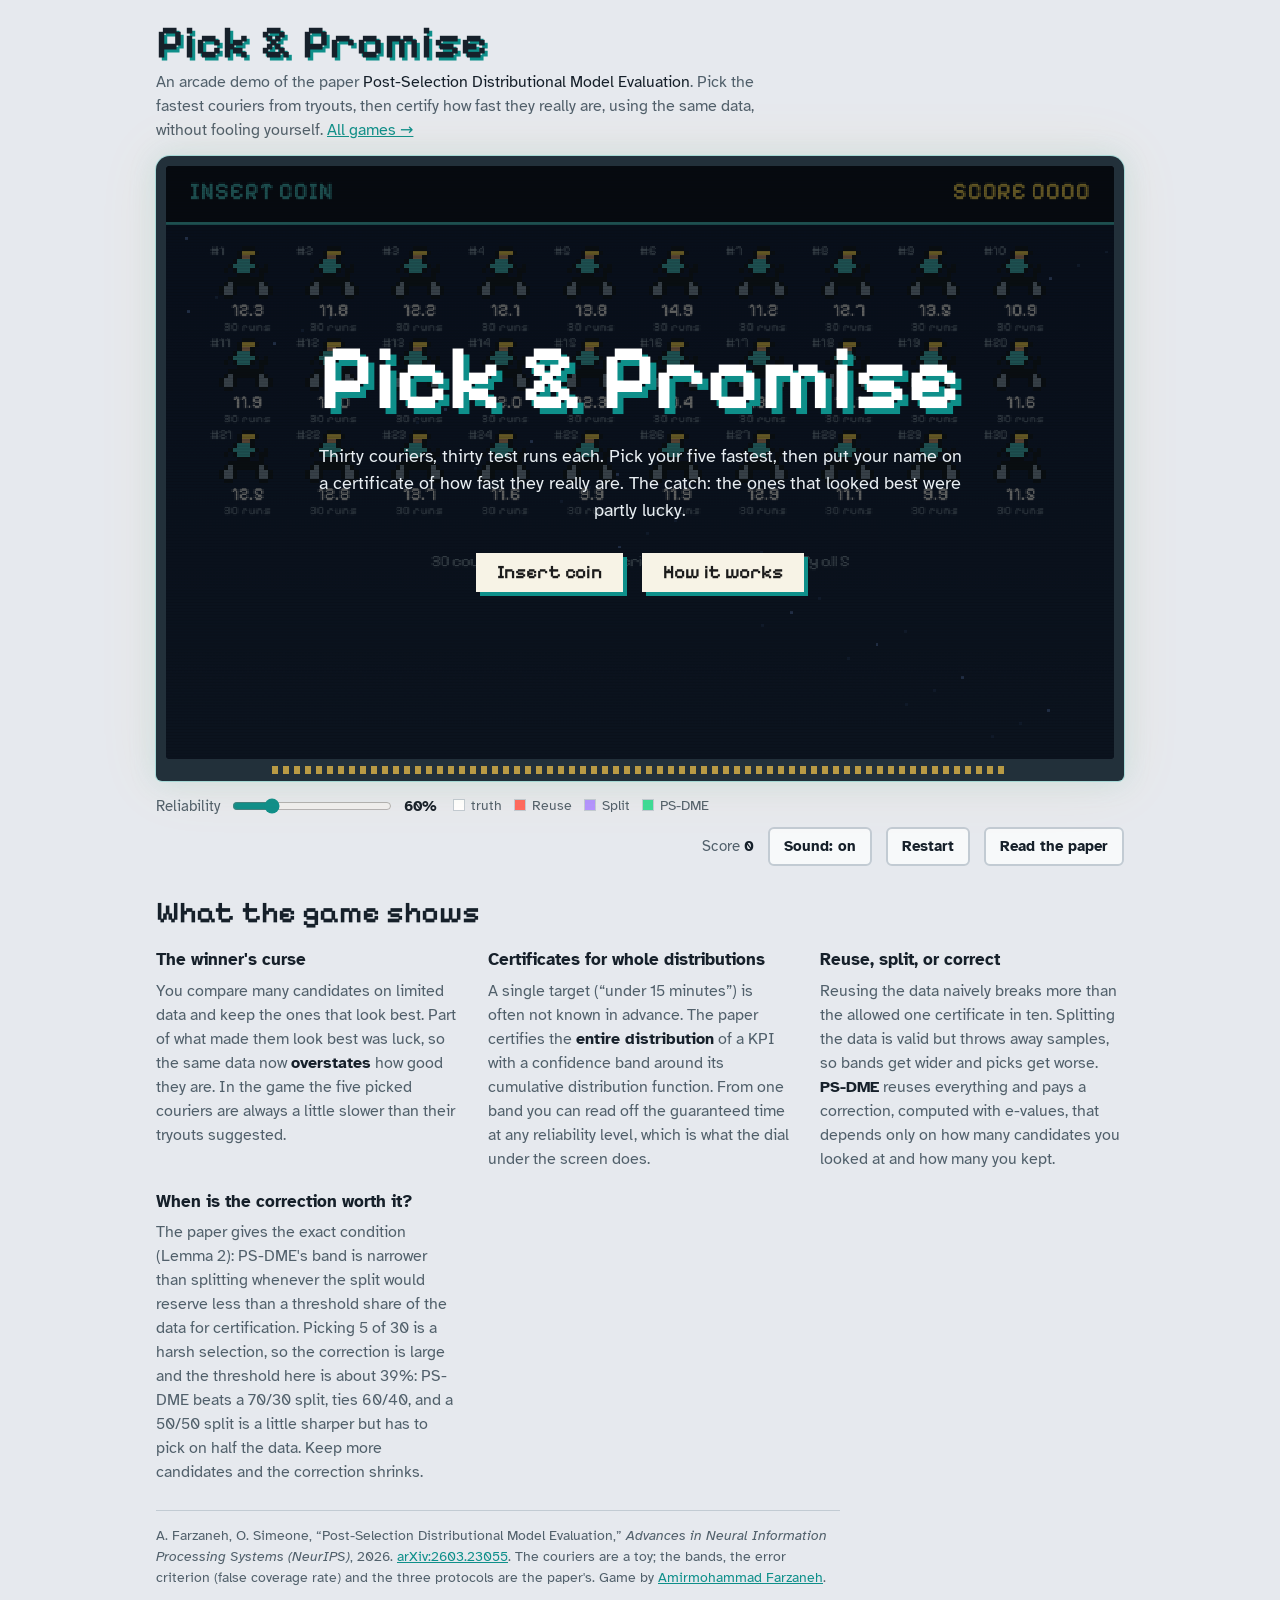
==== games/pick-and-promise/index.html @ 11b28261 "Add Pick & Promise, the arcade demo for the NeurIPS 2026 PS-DME paper Second game in the series: pic" ====
<!DOCTYPE html>
<html lang="en">
<head>
<meta charset="utf-8">
<meta name="viewport" content="width=device-width, initial-scale=1, viewport-fit=cover">
<title>Pick & Promise</title>
<meta name="description" content="A retro arcade demo of the NeurIPS 2026 paper “Post-Selection Distributional Model Evaluation” by Amirmohammad Farzaneh and Osvaldo Simeone: pick the best couriers from tryouts, then certify their delivery times without fooling yourself.">
<link rel="preconnect" href="https://fonts.googleapis.com">
<link rel="preconnect" href="https://fonts.gstatic.com" crossorigin>
<link href="https://fonts.googleapis.com/css2?family=Pixelify+Sans:wght@400;600&family=Atkinson+Hyperlegible:wght@400;700&display=swap" rel="stylesheet">
<style>
/* Layout: page header, a CRT in a circuit-board bezel, a control strip with the reliability dial, then a plain-language explainer. */
:root {
  --page: #e6e9ee; --ink: #16202a; --quiet: #51606b; --line: #c2cbd3;
  --accent: #0e8f8a; --accent2: #e07b00; --bezel: #22303a; --pin: #c9a646;
  --btn: #f7f9fa; --btn-ink: #16202a;
  color-scheme: light;
  box-sizing: border-box;
  padding-top: env(safe-area-inset-top, 0px);
  padding-bottom: env(safe-area-inset-bottom, 0px);
}
@media (prefers-color-scheme: dark) {
  :root:not([data-theme="light"]) {
    --page: #141c23; --ink: #e3e9ee; --quiet: #9aa9b4; --line: #34434d;
    --accent: #45c2bd; --accent2: #ffa23a; --bezel: #0c1216; --pin: #b8963a;
    --btn: #22303a; --btn-ink: #e3e9ee;
    color-scheme: dark;
  }
}
:root[data-theme="dark"] {
  --page: #141c23; --ink: #e3e9ee; --quiet: #9aa9b4; --line: #34434d;
  --accent: #45c2bd; --accent2: #ffa23a; --bezel: #0c1216; --pin: #b8963a;
  --btn: #22303a; --btn-ink: #e3e9ee;
  color-scheme: dark;
}
*, *::before, *::after { box-sizing: inherit; }
body { margin: 0; background: var(--page); color: var(--ink); font: 16px/1.5 "Atkinson Hyperlegible", system-ui, -apple-system, "Segoe UI", sans-serif; }
.wrap { max-width: 1000px; margin: 0 auto; padding-block: 20px 36px; padding-inline: 16px; }
header { display: flex; flex-wrap: wrap; align-items: baseline; gap: 4px 18px; margin-bottom: 14px; }
h1 { margin: 0; font: 600 clamp(30px, 6vw, 46px)/1 "Pixelify Sans", ui-monospace, monospace; letter-spacing: 0.02em; color: var(--ink); text-shadow: 3px 3px 0 var(--accent); }
header p { margin: 0; color: var(--quiet); max-width: 62ch; }
header p em { font-style: normal; color: var(--ink); }
header p .back { color: var(--accent); white-space: nowrap; }

.bezel { background: var(--bezel); border-radius: 14px 14px 6px 6px; padding: 10px 10px 22px; position: relative;
  box-shadow: 0 0 0 1px rgba(69, 194, 189, 0.35), 0 0 28px rgba(69, 194, 189, 0.18), 0 0 60px rgba(255, 162, 58, 0.1); }
.bezel::after { content: ""; position: absolute; left: 12%; right: 12%; bottom: 7px; height: 8px; background: repeating-linear-gradient(90deg, var(--pin) 0 6px, transparent 6px 11px); opacity: 0.9; }
.stage { position: relative; aspect-ratio: 16 / 10; width: 100%; max-width: 100%; overflow: hidden; border-radius: 4px; background: #000; container-type: inline-size; }
#screen { position: absolute; inset: 0; width: 100%; height: 100%; image-rendering: pixelated; image-rendering: crisp-edges; display: block; }
#scan { position: absolute; inset: 0; pointer-events: none; mix-blend-mode: multiply; opacity: 0.45; background: linear-gradient(to bottom, transparent 50%, rgba(20, 0, 40, 0.35) 50%); background-size: 100% calc(100% / 200); }
#layer { position: absolute; inset: 0; -webkit-user-select: none; user-select: none; cursor: default; }
#layer.pick { cursor: pointer; }

.overlay { position: absolute; inset: 0; display: flex; align-items: center; justify-content: center; background: rgba(6, 10, 14, 0.55); padding: 3%; }
.overlay.bar { align-items: flex-end; background: transparent; pointer-events: none; padding: 0 0 2%; }
.overlay.top { align-items: flex-start; background: rgba(6, 10, 14, 0.35); }
.overlay.bar > * { pointer-events: auto; }
.overlay[hidden] { display: none; }
.box { background: #f7f3e6; color: #1b1b1b; border: 3px solid #1b1b1b; box-shadow: 5px 5px 0 #1b1b1b; max-width: 86%; max-height: 94%; overflow: auto; padding: 2.6cqw 3.2cqw; text-align: left; font: 400 clamp(12px, 2.6cqw, 18px)/1.35 "Pixelify Sans", ui-monospace, monospace; }
.box.wide { max-width: 94%; width: 94%; }
.box.slim { padding: 1.2cqw 2cqw; display: flex; gap: 1.6cqw; align-items: center; flex-wrap: wrap; }
.box p { margin: 0 0 0.8em; }
.box h3 { margin: 0 0 0.5em; font: 600 clamp(15px, 3.6cqw, 26px)/1.1 "Pixelify Sans", ui-monospace, monospace; }
.box h3 small { color: #6a5a30; font-weight: 400; font-size: 0.7em; margin-left: 0.6em; }
.box .hint { color: #5d5a4e; font-size: 0.9em; }
.box button { font: 600 clamp(12px, 2.6cqw, 18px)/1 "Pixelify Sans", ui-monospace, monospace; background: #1b1b1b; color: #f7f3e6; border: 0; padding: 0.55em 1.1em; cursor: pointer; }
.box button:disabled { opacity: 0.4; cursor: default; }
.box button.ghost { background: transparent; color: #1b1b1b; border: 2px solid #1b1b1b; }
.row { display: flex; flex-wrap: wrap; gap: 1.2cqw; align-items: center; margin-top: 1cqw; }
.row.end { justify-content: flex-end; }
.title { flex-direction: column; text-align: center; gap: 2cqw; background: rgba(6, 10, 14, 0.62); }
.title h2 { margin: 0; color: #fff; font: 600 clamp(30px, 11cqw, 92px)/1 "Pixelify Sans", ui-monospace, monospace; text-shadow: 0.06em 0.06em 0 var(--accent); }
.title p { margin: 0; color: #e8eef2; max-width: 36em; font-size: clamp(13px, 2.6cqw, 18px); }
.title .row { gap: 2cqw; margin-top: 1cqw; justify-content: center; }
.title button { font: 600 clamp(13px, 2.8cqw, 19px)/1 "Pixelify Sans", ui-monospace, monospace; background: #f7f3e6; color: #1b1b1b; border: 0; padding: 0.55em 1.1em; cursor: pointer; box-shadow: 4px 4px 0 var(--accent); }
.title button:disabled { opacity: 0.5; }
.title a { color: #9fe8e4; }
button:focus-visible { outline: 3px solid var(--accent2); outline-offset: 3px; }

.cabs { display: grid; grid-template-columns: repeat(3, 1fr); gap: 1.4cqw; margin: 0.6em 0; }
.cab { display: flex; flex-direction: column; gap: 0.5cqw; text-align: left; cursor: pointer; background: #fff; color: #1b1b1b; border: 3px solid #1b1b1b; padding: 1.2cqw 1.4cqw; box-shadow: 4px 4px 0 #1b1b1b; font: 400 clamp(11px, 2.2cqw, 15px)/1.3 "Pixelify Sans", ui-monospace, monospace; }
.cab:hover, .cab:focus-visible { transform: translate(-2px, -2px); box-shadow: 6px 6px 0 #1b1b1b; }
.cab b { font-size: 1.25em; display: block; border-bottom: 3px solid; padding-bottom: 0.2em; margin-bottom: 0.2em; }
.cab.naive b { border-color: #d6403a; } .cab.split b { border-color: #8b5cf6; } .cab.ps b { border-color: #15a37f; }
.cab .tag { font-size: 0.8em; color: #5d5a4e; }
.cab .opts { display: flex; gap: 0.5cqw; margin-top: 0.3em; }
.cab .opts span { border: 2px solid #1b1b1b; padding: 0.2em 0.5em; font-size: 0.85em; }
.cab .opts span[aria-pressed="true"] { background: #1b1b1b; color: #fff; }
@media (max-width: 560px) { .cabs { grid-template-columns: 1fr; } }

.chip { font: 600 clamp(11px, 2.3cqw, 16px)/1 "Pixelify Sans", ui-monospace, monospace; background: #fff; color: #1b1b1b; border: 2px solid #1b1b1b; padding: 0.45em 0.8em; cursor: pointer; }
.chip[aria-pressed="true"] { background: #1b1b1b; color: #f7f3e6; }

.verdicts { display: grid; grid-template-columns: repeat(5, 1fr); gap: 0.8cqw; margin: 0.4em 0 0.6em; }
.vd { background: #fff; border: 2px solid #1b1b1b; padding: 0.4em 0.5em; font-size: 0.85em; text-align: center; }
.vd b { display: block; font-size: 1.1em; }
.vd.ok { background: #d9f5ea; } .vd.miss { background: #fde0de; }
.score { font: 600 clamp(16px, 4cqw, 32px)/1 "Pixelify Sans", ui-monospace, monospace; color: #0b6e6a; }
.score.bad { color: #b3261e; }
@media (max-width: 560px) { .verdicts { grid-template-columns: repeat(3, 1fr); } }

.controls { display: flex; flex-wrap: wrap; align-items: center; gap: 10px 14px; margin-top: 14px; }
.dial { display: flex; align-items: center; gap: 10px; color: var(--quiet); font-size: 15px; }
.dial strong { color: var(--ink); min-width: 3ch; display: inline-block; font-variant-numeric: tabular-nums; }
.dial input { width: 160px; accent-color: var(--accent); }
.meta { margin-left: auto; display: flex; align-items: center; gap: 14px; color: var(--quiet); font-size: 15px; flex-wrap: wrap; }
.meta strong { color: var(--ink); }
.plain { font: 700 15px/1 "Atkinson Hyperlegible", system-ui, sans-serif; background: var(--btn); color: var(--btn-ink); border: 2px solid var(--line); border-radius: 6px; padding: 10px 14px; cursor: pointer; text-decoration: none; display: inline-block; }
.legend { display: flex; gap: 12px; flex-wrap: wrap; font-size: 14px; color: var(--quiet); }
.legend span::before { content: ""; display: inline-block; width: 12px; height: 12px; margin-right: 6px; vertical-align: -1px; border: 1px solid var(--line); }
.legend .t::before { background: #fff; } .legend .n::before { background: #ff6a5e; } .legend .s::before { background: #b394ff; } .legend .p::before { background: #3ddc97; }

.explain { margin-top: 30px; display: grid; grid-template-columns: repeat(auto-fit, minmax(260px, 1fr)); gap: 18px 28px; }
.explain h2 { grid-column: 1 / -1; margin: 0; font: 600 clamp(22px, 4vw, 30px)/1.1 "Pixelify Sans", ui-monospace, monospace; }
.explain h3 { margin: 0 0 6px; font-size: 17px; }
.explain p { margin: 0; color: var(--quiet); }
.explain p b { color: var(--ink); }
.cite { margin-top: 26px; padding-top: 14px; border-top: 1px solid var(--line); color: var(--quiet); font-size: 14px; max-width: 76ch; }
.cite a { color: var(--accent); }
@media (prefers-reduced-motion: reduce) { .cab:hover { transform: none; } }
</style>
</head>
<body>
<div class="wrap">
  <header>
    <h1>Pick &amp; Promise</h1>
    <p>An arcade demo of the paper <em>Post-Selection Distributional Model Evaluation</em>. Pick the fastest couriers from tryouts, then certify how fast they really are, using the same data, without fooling yourself. <a class="back" href="../../games.html">All games →</a></p>
  </header>

  <div class="bezel">
    <div class="stage">
      <canvas id="screen" width="640" height="400" aria-label="Game picture"></canvas>
      <div id="scan" aria-hidden="true"></div>
      <div id="layer">

        <div id="dlg" class="overlay" hidden>
          <div class="box" role="dialog" aria-modal="true" aria-labelledby="dlgText">
            <p id="dlgText"></p>
            <div class="row end"><button id="dlgOk">OK</button></div>
          </div>
        </div>

        <div id="protoPanel" class="overlay" hidden>
          <div class="box wide" role="dialog" aria-modal="true" aria-labelledby="protoTitle">
            <h3 id="protoTitle">Choose your protocol</h3>
            <p class="hint">Every courier runs 30 test deliveries. You will pick 5 couriers, then issue each a certificate: a band that their whole delivery-time distribution must stay inside. One broken certificate in ten is the most you are allowed, on average.</p>
            <div class="cabs">
              <button class="cab naive" data-p="naive"><b>REUSE</b><span>Pick on all 30 runs, certify on the same 30 runs, standard band.</span><span class="tag">The naive approach. No post-selection correction.</span></button>
              <button class="cab split" data-p="split"><b>SPLIT</b><span>Pick on a share of the runs, seal the rest, certify on the sealed runs only.</span><span class="tag">Valid, but wasteful. Share used for picking:</span><span class="opts" id="splitOpts"><span data-s="0.5" aria-pressed="false">50%</span><span data-s="0.6" aria-pressed="false">60%</span><span data-s="0.7" aria-pressed="true">70%</span></span></button>
              <button class="cab ps" data-p="ps"><b>PS-DME</b><span>Pick on all 30 runs, certify on all 30 runs, band widened by an e-value correction for having looked.</span><span class="tag">The paper's method. Valid for any way of picking.</span></button>
            </div>
          </div>
        </div>

        <div id="pickBar" class="overlay bar" hidden>
          <div class="box slim">
            <span id="pickText">Pick 5 couriers</span>
            <button class="ghost" id="autoPick">Pick the 5 fastest-looking</button>
            <button id="pickDone" disabled>Certify these 5</button>
          </div>
        </div>

        <div id="certBar" class="overlay bar" hidden>
          <div class="box slim">
            <span id="certText"></span>
            <button id="revealBtn">Reveal the truth</button>
          </div>
        </div>

        <div id="resultPanel" class="overlay bar" hidden>
          <div class="box wide" role="dialog" aria-modal="true" aria-labelledby="resultTitle">
            <h3 id="resultTitle">Result</h3>
            <div class="verdicts" id="verdicts"></div>
            <div id="resultScore"></div>
            <p id="resultNote" class="hint"></p>
            <div class="row end"><button class="ghost" id="seasonsBtn">Run 500 seasons</button><button id="againBtn">New tryouts</button></div>
          </div>
        </div>

        <div id="seasonsBar" class="overlay bar" hidden>
          <div class="box slim">
            <span id="seasonsText"></span>
            <button class="ghost" id="seasonsBack">Back</button>
            <button id="seasonsAgain">New tryouts</button>
          </div>
        </div>

        <div id="titleScreen" class="overlay title">
          <h2>Pick &amp; Promise</h2>
          <p>Thirty couriers, thirty test runs each. Pick your five fastest, then put your name on a certificate of how fast they really are. The catch: the ones that looked best were partly lucky.</p>
          <div class="row"><button id="newGame" disabled>Insert coin</button><button id="howBtn">How it works</button></div>
        </div>

      </div>
    </div>
  </div>

  <div class="controls">
    <div class="dial"><label for="relDial">Reliability</label><input id="relDial" type="range" min="50" max="95" step="5" value="60"><strong id="relOut">60%</strong><span class="legend" aria-label="Trace colours" style="margin-left:6px"><span class="t">truth</span><span class="n">Reuse</span><span class="s">Split</span><span class="p">PS-DME</span></span></div>
    <div class="meta">
      <span>Score <strong id="scoreOut">0</strong></span>
      <button class="plain" id="soundBtn" aria-pressed="true">Sound: on</button>
      <button class="plain" id="restartBtn">Restart</button>
      <a class="plain" href="https://arxiv.org/abs/2603.23055" target="_blank" rel="noopener">Read the paper</a>
    </div>
  </div>

  <section class="explain">
    <h2>What the game shows</h2>
    <div>
      <h3>The winner's curse</h3>
      <p>You compare many candidates on limited data and keep the ones that look best. Part of what made them look best was luck, so the same data now <b>overstates</b> how good they are. In the game the five picked couriers are always a little slower than their tryouts suggested.</p>
    </div>
    <div>
      <h3>Certificates for whole distributions</h3>
      <p>A single target (“under 15 minutes”) is often not known in advance. The paper certifies the <b>entire distribution</b> of a KPI with a confidence band around its cumulative distribution function. From one band you can read off the guaranteed time at any reliability level, which is what the dial under the screen does.</p>
    </div>
    <div>
      <h3>Reuse, split, or correct</h3>
      <p>Reusing the data naively breaks more than the allowed one certificate in ten. Splitting the data is valid but throws away samples, so bands get wider and picks get worse. <b>PS-DME</b> reuses everything and pays a correction, computed with e-values, that depends only on how many candidates you looked at and how many you kept.</p>
    </div>
    <div>
      <h3>When is the correction worth it?</h3>
      <p>The paper gives the exact condition (Lemma 2): PS-DME's band is narrower than splitting whenever the split would reserve less than a threshold share of the data for certification. Picking 5 of 30 is a harsh selection, so the correction is large and the threshold here is about 39%: PS-DME beats a 70/30 split, ties 60/40, and a 50/50 split is a little sharper but has to pick on half the data. Keep more candidates and the correction shrinks.</p>
    </div>
  </section>

  <p class="cite">A. Farzaneh, O. Simeone, “Post-Selection Distributional Model Evaluation,” <em>Advances in Neural Information Processing Systems (NeurIPS)</em>, 2026. <a href="https://arxiv.org/abs/2603.23055" target="_blank" rel="noopener">arXiv:2603.23055</a>. The couriers are a toy; the bands, the error criterion (false coverage rate) and the three protocols are the paper's. Game by <a href="https://afarzaneh.com">Amirmohammad Farzaneh</a>.</p>
</div>

<script>
"use strict";
const $ = (id) => document.getElementById(id);
const cv = $("screen"), ctx = cv.getContext("2d");
const W = 640, H = 400;

/* ===================== Random numbers and maths ===================== */
function mulberry32(a) { return function () { a |= 0; a = a + 0x6D2B79F5 | 0; let t = Math.imul(a ^ a >>> 15, 1 | a); t = t + Math.imul(t ^ t >>> 7, 61 | t) ^ t; return ((t ^ t >>> 14) >>> 0) / 4294967296; }; }
let seedCounter = (Date.now() % 1000003) | 0;
const newRng = () => mulberry32(seedCounter = (seedCounter * 1103515245 + 12345) & 0x7fffffff);
const randn = (r) => { const u = Math.max(1e-12, r()), v = r(); return Math.sqrt(-2 * Math.log(u)) * Math.cos(2 * Math.PI * v); };
const clamp = (x, a, b) => Math.max(a, Math.min(b, x));
const mean = (a) => a.reduce((s, v) => s + v, 0) / a.length;
function erf(x) { const s = Math.sign(x); x = Math.abs(x); const t = 1 / (1 + 0.3275911 * x); const y = 1 - (((((1.061405429 * t - 1.453152027) * t) + 1.421413741) * t - 0.284496736) * t + 0.254829592) * t * Math.exp(-x * x); return s * y; }
const Phi = (z) => 0.5 * (1 + erf(z / Math.SQRT2));
function erfinv(x) { const a = 0.147, ln = Math.log(1 - x * x), t = 2 / (Math.PI * a) + ln / 2; return Math.sign(x) * Math.sqrt(Math.sqrt(t * t - ln / a) - t); }
// Lower real branch of the Lambert W function on [-1/e, 0), used for the optimal e-calibrator (Corollary 2).
function lambertWm1(x) { let w = Math.log(-x) - Math.log(-Math.log(-x)); for (let i = 0; i < 80; i++) { const ew = Math.exp(w), f = w * ew - x; w -= f / (ew * (w + 1) - (w + 2) * f / (2 * w + 2)); } return w; }

/* ===================== The toy world ===================== */
const K = 30, N = 30, M = 5, DELTA = 0.1, SIG = 0.4;
const XMIN = 2, XMAX = 40; const XGRID = []; for (let x = XMIN; x <= XMAX + 1e-9; x += 0.1) XGRID.push(Math.round(x * 10) / 10);
const dkwEps = (n, d) => Math.sqrt(Math.log(2 / d) / (2 * n));
// PS-DME band width (14) with the power e-calibrator and the optimal tau of Corollary 2.
function psBand(n, k, m, d) { const tau = 1 + 1 / lambertWm1(-d * m / (Math.E * k)); const t = k / (d * m); const finv = Math.min(1, Math.pow((1 - tau) / t, 1 / tau)); return { eps: Math.sqrt(Math.log(2 / finv) / (2 * n)), tau, factor: Math.log(2 / finv) / Math.log(2 / d) }; }
const PS = psBand(N, K, M, DELTA);
const SPLIT_THRESHOLD = Math.log(2 / DELTA) / (Math.log(2 / DELTA) * PS.factor); // Lemma 2: n_eval/n must be below this
function makeCouriers(r) { const out = []; for (let k = 0; k < K; k++) out.push({ id: k + 1, med: 10 + 1.5 * Math.pow(r(), 0.6), sig: SIG, runs: [] }); return out; }
const sampleRun = (c, r) => c.med * Math.exp(c.sig * randn(r));
const trueCDF = (c, x) => x <= 0 ? 0 : Phi(Math.log(x / c.med) / c.sig);
const trueQ = (c, p) => c.med * Math.exp(c.sig * Math.SQRT2 * erfinv(2 * p - 1));
function ecdfFn(arr) { const s = [...arr].sort((a, b) => a - b); return (x) => { let lo = 0, hi = s.length; while (lo < hi) { const mid = (lo + hi) >> 1; if (s[mid] <= x) lo = mid + 1; else hi = mid; } return lo / s.length; }; }
// Certificate: band [F̂ - eps, F̂ + eps] from the given runs. Guaranteed time at reliability p = inf{x : F̂(x) - eps >= p}.
function certificate(runs, eps) { const F = ecdfFn(runs); const sorted = [...runs].sort((a, b) => a - b); return { F, eps, n: runs.length, sorted, guaranteed: (p) => { const need = p + eps; if (need > 1 + 1e-9) return Infinity; const idx = Math.ceil(need * runs.length - 1e-9) - 1; return sorted[clamp(idx, 0, sorted.length - 1)]; } }; }
function checkCoverage(cert, c) { for (const x of XGRID) { const t = trueCDF(c, x), e = cert.F(x); if (t < e - cert.eps - 1e-12 || t > e + cert.eps + 1e-12) return x; } return null; }
function topM(scores, m) { return scores.map((s, i) => [s, i]).sort((a, b) => a[0] - b[0]).slice(0, m).map(p => p[1]); }

const PROTO = {
  naive: { name: "REUSE", color: "#ff6a5e", long: "naive reuse" },
  split: { name: "SPLIT", color: "#b394ff", long: "sample splitting" },
  ps: { name: "PS-DME", color: "#3ddc97", long: "post-selection distributional model evaluation" }
};
// Runs one full season for a protocol with the auto-pick rule. Used by the 500-seasons board.
function season(proto, splitShare, r) {
  const cs = makeCouriers(r); for (const c of cs) for (let i = 0; i < N; i++) c.runs.push(sampleRun(c, r));
  let sel, certs;
  if (proto === "split") { const nSel = Math.round(N * splitShare); sel = topM(cs.map(c => mean(c.runs.slice(0, nSel))), M); certs = sel.map(k => certificate(cs[k].runs.slice(nSel), dkwEps(N - nSel, DELTA))); }
  else { sel = topM(cs.map(c => mean(c.runs)), M); const eps = proto === "ps" ? PS.eps : dkwEps(N, DELTA); certs = sel.map(k => certificate(cs[k].runs, eps)); }
  let miss = 0; for (let i = 0; i < sel.length; i++) if (checkCoverage(certs[i], cs[sel[i]]) !== null) miss++;
  return { fcp: miss / M, eps: certs[0].eps, guaranteed: (p) => Math.min(...certs.map(c => c.guaranteed(p))) };
}

/* ===================== Game state ===================== */
const G = { score: 0, sound: true, proto: null, splitShare: 0.7, couriers: [], picked: [], certs: [], rel: 0.6, order: [], stage: "title", seasons: null };
try { G.sound = localStorage.getItem("pap-sound") !== "off"; } catch (e) { }
const S = { hud: "INSERT COIN", mode: "idle" };

/* ===================== Sound ===================== */
let ac = null;
function beep(freq, dur, type, vol) { if (!G.sound) return; try { ac = ac || new (window.AudioContext || window.webkitAudioContext)(); const o = ac.createOscillator(), g = ac.createGain(); o.type = type || "square"; o.frequency.value = freq; g.gain.setValueAtTime(vol || 0.06, ac.currentTime); g.gain.exponentialRampToValueAtTime(0.0005, ac.currentTime + dur); o.connect(g); g.connect(ac.destination); o.start(); o.stop(ac.currentTime + dur); } catch (e) { } }
const sfx = { click: () => beep(660, 0.06), tick: () => beep(900 + Math.random() * 300, 0.025, "square", 0.025), pick: () => { beep(520, 0.06); setTimeout(() => beep(780, 0.08), 70); }, good: () => { [523, 659, 784, 1047].forEach((f, i) => setTimeout(() => beep(f, 0.12), i * 90)); }, bad: () => { [400, 300, 220].forEach((f, i) => setTimeout(() => beep(f, 0.16, "sawtooth", 0.04), i * 120)); }, crack: () => beep(140, 0.3, "sawtooth", 0.05), stamp: () => beep(220, 0.1, "triangle", 0.08) };

/* ===================== Pixel art ===================== */
const PAL = { k: "#101418", w: "#f4f1e8", r: "#e5484d", o: "#ffa23a", y: "#ffd84a", g: "#3ddc97", b: "#4cc9f0", p: "#b394ff", s: "#8899a6", d: "#3b4a57", t: "#d8a070", m: "#1f6f8b", c: "#45c2bd" };
const SPR = {
  courier: [".....kkk....", "....kyyyk...", "....kttk....", "...kccck....", "..kccccck.k.", ".k.kccck.kk.", "....kkk..k..", "..kkkkkkkk..", ".kskkkkkksk.", "kssk....kssk", "kssk....kssk", ".kk......kk."],
  parcel: ["kkkkkk", "ktotok", "kttttk", "kotook", "kttttk", "kkkkkk"],
  seal: ["..kkkk..", ".kyyyyk.", "kyykkyyk", "kykyykyk", "kykyykyk", "kyykkyyk", ".kyyyyk.", "..kkkk.."],
  clock: [".kkkk.", "kwwwwk", "kwkwwk", "kwkkwk", "kwwwwk", ".kkkk."]
};
function sprite(name, x, y, sc, tint) { const rows = SPR[name]; sc = sc || 3; for (let j = 0; j < rows.length; j++) for (let i = 0; i < rows[j].length; i++) { const ch = rows[j][i]; if (ch === ".") continue; ctx.fillStyle = tint && ch !== "k" ? tint : PAL[ch]; ctx.fillRect(x + i * sc, y + j * sc, sc, sc); } }
function px(x, y, w, h, c) { ctx.fillStyle = c; ctx.fillRect(Math.round(x), Math.round(y), Math.round(w), Math.round(h)); }
function text(s, x, y, size, color, align, weight) { ctx.font = `${weight || 400} ${size}px "Pixelify Sans", ui-monospace, monospace`; ctx.fillStyle = color || PAL.w; ctx.textAlign = align || "left"; ctx.textBaseline = "top"; ctx.fillText(s, x, y); }
const f1 = (x) => x.toFixed(1), pct = (x) => Math.round(x * 100) + "%";

/* ===================== Scene: courier grid ===================== */
const GRID = { x: 28, y: 52, cols: 10, rows: 3, cw: 58, ch: 62 };
function cellOf(slot) { return { x: GRID.x + (slot % GRID.cols) * GRID.cw, y: GRID.y + Math.floor(slot / GRID.cols) * GRID.ch }; }
function drawGridScene() {
  const vis = G.proto === "split" ? Math.round(N * G.splitShare) : N;
  for (let slot = 0; slot < K; slot++) {
    const k = G.order[slot], c = G.couriers[k]; const { x, y } = cellOf(slot);
    const picked = G.picked.includes(k), hover = S.hover === k;
    if (picked) { px(x - 2, y - 2, GRID.cw - 2, GRID.ch - 2, "#1d4f49"); px(x - 2, y - 2, GRID.cw - 2, 2, PAL.g); px(x - 2, y + GRID.ch - 6, GRID.cw - 2, 2, PAL.g); }
    else if (hover && S.mode === "pick") px(x - 2, y - 2, GRID.cw - 2, GRID.ch - 2, "#1a2a3a");
    const shown = S.mode === "tryouts" ? Math.min(vis, Math.floor(S.prog * vis * 1.2)) : vis;
    sprite("courier", x + 8, y + 2, 3, picked ? PAL.g : undefined);
    text("#" + c.id, x + 2, y + 1, 9, PAL.s);
    if (shown > 0) { const arr = c.runs.slice(0, shown); const m = mean(arr); text(f1(m), x + GRID.cw / 2 - 2, y + 40, 12, S.mode === "pick" || S.mode === "curse" ? PAL.y : PAL.w, "center", 600); }
    if (S.mode === "tryouts") { px(x + 6, y + 54, 44, 3, "#223"); px(x + 6, y + 54, 44 * shown / vis, 3, PAL.c); }
    else if (shown > 0) text(`${shown} runs`, x + GRID.cw / 2 - 2, y + 53, 8, PAL.s, "center");
    if (G.proto === "split" && S.mode !== "tryouts") { px(x + 44, y + 2, 10, 8, PAL.o); text("S", x + 49, y + 1, 8, PAL.k, "center", 600); }
  }
  if (S.mode === "curse") drawCurse();
}
function drawCurse() {
  // Observed average vs true average for the picked five, as paired bars under the grid.
  const x0 = 60, y0 = 262, w = 520; px(x0 - 20, y0 - 20, w + 40, 150, "#06101a");
  text("THE PICKED FIVE: tryout average vs true average (minutes)", x0, y0 - 16, 11, PAL.y, "left", 600);
  const scale = 520 / 20;
  const p = S.prog === undefined ? 1 : S.prog;
  G.picked.forEach((k, i) => {
    const c = G.couriers[k], obs = mean(G.proto === "split" ? c.runs.slice(0, Math.round(N * G.splitShare)) : c.runs), tru = Math.exp(Math.log(c.med) + c.sig * c.sig / 2);
    const y = y0 + i * 26; text("#" + c.id, x0 - 18, y + 2, 10, PAL.s, "left");
    px(x0 + 10, y, obs * scale, 8, PAL.y); text(f1(obs), x0 + 14 + obs * scale, y - 1, 10, PAL.y);
    const tw = (obs + (tru - obs) * p) * scale; px(x0 + 10, y + 10, tw, 8, PAL.w); if (p >= 1) text(f1(tru) + (tru > obs ? "  slower" : ""), x0 + 14 + tw, y + 9, 10, PAL.w);
  });
}

/* ===================== Scene: certificates ===================== */
const BIG = { x: 36, y: 56, w: 360, h: 290 }, SMALL = { x: 420, y: 56, w: 196, h: 54, gap: 6 };
function panelFor(i) { if (i === S.focus) return BIG; const j = G.picked.map((_, q) => q).filter(q => q !== S.focus).indexOf(i); return { x: SMALL.x, y: SMALL.y + j * (SMALL.h + SMALL.gap), w: SMALL.w, h: SMALL.h }; }
function drawCertScene() {
  text(`${PROTO[G.proto].name} certificates · band ±${PS && G.certs[0] ? G.certs[0].eps.toFixed(2) : ""} · reliability ${pct(G.rel)}`, 36, 42, 11, PAL.s);
  G.picked.forEach((k, i) => drawCDFPanel(G.couriers[k], G.certs[i], panelFor(i), i === S.focus, i));
  text("click a small panel to focus it", SMALL.x, SMALL.y + 5 * (SMALL.h + SMALL.gap) - 2, 9, PAL.s);
}
function drawCDFPanel(c, cert, P, big, i) {
  px(P.x, P.y, P.w, P.h, "#06101a"); ctx.strokeStyle = "#163045"; ctx.lineWidth = 1; ctx.strokeRect(P.x + 0.5, P.y + 0.5, P.w - 1, P.h - 1);
  const pad = big ? { l: 28, r: 8, t: 18, b: 22 } : { l: 4, r: 4, t: 4, b: 4 };
  const ax = { x: P.x + pad.l, y: P.y + pad.t, w: P.w - pad.l - pad.r, h: P.h - pad.t - pad.b };
  const X = (x) => ax.x + (x - XMIN) / (XMAX - XMIN) * ax.w, Y = (p) => ax.y + ax.h - p * ax.h;
  const col = PROTO[G.proto].color;
  // band
  ctx.fillStyle = col; ctx.globalAlpha = 0.22; ctx.beginPath();
  for (const x of XGRID) ctx.lineTo(X(x), Y(clamp(cert.F(x) + cert.eps, 0, 1)));
  for (let q = XGRID.length - 1; q >= 0; q--) ctx.lineTo(X(XGRID[q]), Y(clamp(cert.F(XGRID[q]) - cert.eps, 0, 1)));
  ctx.closePath(); ctx.fill(); ctx.globalAlpha = 1;
  // empirical CDF
  ctx.strokeStyle = col; ctx.lineWidth = big ? 2 : 1; ctx.beginPath(); for (const x of XGRID) ctx.lineTo(X(x), Y(cert.F(x))); ctx.stroke();
  // reliability line and guaranteed time
  const g = cert.guaranteed(G.rel);
  ctx.setLineDash([3, 3]); ctx.strokeStyle = PAL.y; ctx.beginPath(); ctx.moveTo(ax.x, Y(G.rel)); ctx.lineTo(ax.x + ax.w, Y(G.rel)); ctx.stroke(); ctx.setLineDash([]);
  if (g < Infinity) { px(X(g) - 1, Y(G.rel), 2, ax.y + ax.h - Y(G.rel), PAL.y); if (big) text(`guaranteed ≤ ${f1(g)} min at ${pct(G.rel)}`, clamp(X(g) + 4, ax.x, ax.x + ax.w - 150), Y(G.rel) + 4, 11, PAL.y, "left", 600); }
  else if (big) text(`cannot certify ${pct(G.rel)} with ${cert.n} runs`, ax.x + 6, Y(G.rel) + 4, 11, PAL.y, "left", 600);
  // truth
  if (S.reveal !== undefined) {
    const p = S.reveal, bad = S.badAt ? S.badAt[i] : null; let crossed = false;
    ctx.lineWidth = big ? 2 : 1.5; ctx.beginPath(); ctx.strokeStyle = PAL.w; ctx.setLineDash([5, 3]);
    const upto = XMIN + (XMAX - XMIN) * p;
    for (const x of XGRID) { if (x > upto) break; ctx.lineTo(X(x), Y(trueCDF(c, x))); }
    ctx.stroke(); ctx.setLineDash([]);
    if (bad !== null && bad <= upto) { crossed = true; const bx = X(bad), by = Y(trueCDF(c, bad)); if (Math.floor(performance.now() / 150) % 2) { px(bx - 5, by - 5, 10, 10, PAL.r); } if (big) text("MISCOVERAGE", clamp(bx - 40, ax.x, ax.x + ax.w - 90), clamp(by - 16, ax.y, ax.y + ax.h - 12), 11, PAL.r, "left", 600); }
    if (p >= 1) { const ok = bad === null; px(P.x + P.w - (big ? 70 : 44), P.y + 3, big ? 66 : 40, big ? 16 : 11, ok ? "#1d4f49" : "#5a1d1d"); text(ok ? "KEPT" : "BROKEN", P.x + P.w - (big ? 37 : 24), P.y + (big ? 5 : 3), big ? 11 : 8, ok ? PAL.g : PAL.r, "center", 600); }
  }
  // labels
  if (big) {
    text("CDF", ax.x - 26, ax.y - 14, 9, PAL.s); text("1", ax.x - 10, ax.y - 4, 9, PAL.s); text("0", ax.x - 10, ax.y + ax.h - 10, 9, PAL.s); text(pct(G.rel), ax.x - 26, Y(G.rel) - 5, 9, PAL.y);
    for (let x = 5; x <= 40; x += 5) text(x + "", X(x), ax.y + ax.h + 4, 9, PAL.s, "center"); text("delivery time (min)", ax.x + ax.w, ax.y + ax.h + 12, 9, PAL.s, "right");
    text(`Courier #${c.id}`, ax.x + 4, ax.y + 2, 12, PAL.w, "left", 600);
  } else text(`#${c.id}`, P.x + 4, P.y + 2, 9, PAL.w, "left", 600);
}

/* ===================== Scene: seasons board ===================== */
function drawSeasons() {
  const R = G.seasons; if (!R) return;
  const rows = [["naive", "REUSE", PAL.r], ["s50", "SPLIT 50/50", PAL.p], ["s60", "SPLIT 60/40", PAL.p], ["s70", "SPLIT 70/30", PAL.p], ["ps", "PS-DME", PAL.g]];
  px(24, 48, 592, 254, "#06101a");
  text(`500 SEASONS · ${K} couriers · ${N} runs · pick ${M} · budget: 1 broken certificate in 10`, 36, 54, 11, PAL.y, "left", 600);
  // left: broken-certificate rate
  const L = { x: 40, y: 92, w: 250 }, Rr = { x: 350, y: 92, w: 250 };
  text("BROKEN CERTIFICATES (false coverage rate)", L.x, L.y - 16, 10, PAL.s); text("BAND WIDTH ±ε (smaller is sharper)", Rr.x, Rr.y - 16, 10, PAL.s);
  const maxF = 0.25, maxE = 0.5;
  rows.forEach(([key, name, col], i) => {
    const y = L.y + i * 34; const v = R[key].fcr, e = R[key].eps;
    text(name, L.x, y, 11, col, "left", 600);
    px(L.x, y + 14, L.w, 10, "#122"); px(L.x, y + 14, Math.min(L.w, v / maxF * L.w), 10, v > DELTA ? PAL.r : col); text(pct(v), L.x + Math.min(L.w, v / maxF * L.w) + 4, y + 12, 10, v > DELTA ? PAL.r : PAL.w);
    text(name, Rr.x, y, 11, col, "left", 600);
    px(Rr.x, y + 14, Rr.w, 10, "#122"); px(Rr.x, y + 14, Math.min(Rr.w, e / maxE * Rr.w), 10, col); text("±" + e.toFixed(3), Rr.x + Math.min(Rr.w, e / maxE * Rr.w) + 4, y + 12, 10, PAL.w);
  });
  const bx = L.x + DELTA / maxF * L.w; px(bx, L.y + 8, 2, 5 * 34 - 8, PAL.y); text("10% budget", bx + 4, L.y + 5 * 34 - 6, 9, PAL.y);
  const g = (key) => R[key].g; const rel = pct(G.rel);
  text(`Best guaranteed time at ${rel}: REUSE ${g("naive")} · SPLIT 50/50 ${g("s50")} · 60/40 ${g("s60")} · 70/30 ${g("s70")} · PS-DME ${g("ps")}`, 36, 258, 9, PAL.s);
  text(`Lemma 2: PS-DME is narrower than any split that keeps under ${pct(SPLIT_THRESHOLD)} of the runs for certification, and it picks on all 30.`, 36, 272, 10, PAL.w);
  text(`Reuse is the sharpest band and the only one over budget. Splitting and PS-DME are both valid; PS-DME has the most slack.`, 36, 286, 10, PAL.w);
}

/* ===================== Frame ===================== */
function drawFrame() {
  px(0, 0, W, H, "#0a1020");
  const grd = ctx.createLinearGradient(0, 40, 0, H); grd.addColorStop(0, "#0d1730"); grd.addColorStop(1, "#15223a"); ctx.fillStyle = grd; ctx.fillRect(0, 40, W, H - 40);
  for (let i = 0; i < 40; i++) { const sx = (i * 97 + 13) % W, sy = 48 + (i * 53) % (H - 60); px(sx, sy, 2, 2, (i % 3) ? "#22365a" : "#4e6aa0"); }
  px(0, 0, W, 40, "#070b14"); px(0, 38, W, 2, PAL.c);
  text(S.hud || "", 16, 10, 16, PAL.c, "left", 600);
  text(`SCORE ${String(G.score).padStart(4, "0")}`, W - 16, 10, 16, PAL.y, "right", 600);
  if (S.mode === "tryouts" || S.mode === "pick" || S.mode === "curse" || S.mode === "idle") drawGridScene();
  else if (S.mode === "cert") drawCertScene();
  else if (S.mode === "seasons") drawSeasons();
  if (S.mode === "pick") { px(0, 248, W, 2, "#163045"); text(`${G.picked.length} / ${M} picked`, W / 2, 256, 12, PAL.y, "center", 600); if (G.proto === "split") text(`SPLIT: you see ${Math.round(N * G.splitShare)} of 30 runs. The other ${N - Math.round(N * G.splitShare)} are sealed (S) for the certificate.`, W / 2, 272, 10, PAL.o, "center"); else text("Average tryout time in minutes. Lower looks better.", W / 2, 272, 10, PAL.s, "center"); }
  if (S.mode === "idle" && S.idleNote) text(S.idleNote, W / 2, 262, 11, PAL.s, "center");
}
function loop() { drawFrame(); requestAnimationFrame(loop); }

/* ===================== Animation helpers ===================== */
let skipRequested = false;
const nextFrame = () => new Promise(res => { let done = false; const go = () => { if (!done) { done = true; res(); } }; requestAnimationFrame(go); setTimeout(go, 60); });
async function animate(ms, fn) { const t0 = performance.now(); let p = 0; while (p < 1) { if (skipRequested) { fn(1); break; } p = Math.min(1, (performance.now() - t0) / ms); fn(p); await nextFrame(); } }
async function pause(ms) { const t0 = performance.now(); while (performance.now() - t0 < ms && !skipRequested) await nextFrame(); }

/* ===================== UI plumbing ===================== */
const panels = ["dlg", "protoPanel", "pickBar", "certBar", "resultPanel", "seasonsBar", "titleScreen"];
function show(id) { for (const p of panels) $(p).hidden = p !== id; }
function hideAll() { for (const p of panels) $(p).hidden = true; }
function dialog(txt, pos) { return new Promise(res => { $("dlgText").innerHTML = txt; $("dlg").classList.toggle("top", pos === "top"); show("dlg"); $("dlgOk").focus(); $("dlgOk").onclick = () => { sfx.click(); $("dlg").hidden = true; res(); }; }); }
function updateScore() { $("scoreOut").textContent = G.score; }

// Hit testing on the canvas for picking couriers and focusing panels
function canvasPoint(e) { const r = cv.getBoundingClientRect(); return { x: (e.clientX - r.left) / r.width * W, y: (e.clientY - r.top) / r.height * H }; }
$("layer").addEventListener("mousemove", (e) => { if (S.mode !== "pick") { S.hover = null; return; } const p = canvasPoint(e); S.hover = slotAt(p); });
$("layer").addEventListener("click", (e) => {
  if (e.target !== $("layer")) return;
  const p = canvasPoint(e);
  if (S.mode === "pick") { const k = slotAt(p); if (k !== null) togglePick(k); return; }
  if (S.mode === "cert" && S.reveal === undefined) { G.picked.forEach((_, i) => { const P = panelFor(i); if (i !== S.focus && p.x >= P.x && p.x <= P.x + P.w && p.y >= P.y && p.y <= P.y + P.h) { S.focus = i; sfx.click(); } }); return; }
  skipRequested = true;
});
function slotAt(p) { for (let slot = 0; slot < K; slot++) { const c = cellOf(slot); if (p.x >= c.x - 2 && p.x <= c.x + GRID.cw - 4 && p.y >= c.y - 2 && p.y <= c.y + GRID.ch - 4) return G.order[slot]; } return null; }
function togglePick(k) { const i = G.picked.indexOf(k); if (i >= 0) G.picked.splice(i, 1); else if (G.picked.length < M) G.picked.push(k); else return; sfx.pick(); $("pickDone").disabled = G.picked.length !== M; $("pickText").textContent = G.picked.length === M ? "Five picked. Ready to certify." : `Pick ${M - G.picked.length} more courier${M - G.picked.length === 1 ? "" : "s"}`; }
$("layer").classList.toggle("pick", false);

$("relDial").oninput = () => { G.rel = Number($("relDial").value) / 100; $("relOut").textContent = pct(G.rel); if (G.seasons) G.seasons = summarizeSeasons(G.seasons.raw); };

/* ===================== Game flow ===================== */
async function startGame() {
  G.score = 0; updateScore(); hideAll(); S.mode = "idle"; S.idleNote = ""; S.hud = "THE DEPOT";
  await dialog("You run a delivery depot. Thirty couriers want the job and you can keep five.<br><br>Each courier does <b>30 test deliveries</b>. You pick the five that look fastest. Then you issue each one a <b>certificate</b>: a band that their true delivery-time distribution must stay inside, so customers can read off a guaranteed time at any reliability level they like.<br><br>You may break at most <b>one certificate in ten</b> on average. Every broken certificate costs you.");
  await newRound();
}
async function newRound() {
  hideAll(); S.mode = "idle"; S.reveal = undefined; S.badAt = null; G.picked = []; G.certs = []; G.seasons = null;
  const r = newRng(); G.couriers = makeCouriers(r); for (const c of G.couriers) for (let i = 0; i < N; i++) c.runs.push(sampleRun(c, r));
  G.order = G.couriers.map((_, i) => i);
  S.hud = "CHOOSE A PROTOCOL";
  G.proto = await askProto();
  // tryouts
  S.mode = "tryouts"; S.prog = 0; S.hud = "TRYOUTS: 30 test deliveries each"; skipRequested = false;
  let ticks = 0; await animate(3200, p => { S.prog = p; if (Math.floor(p * 40) > ticks) { ticks++; sfx.tick(); } });
  // sort by what the player is allowed to see
  const vis = G.proto === "split" ? Math.round(N * G.splitShare) : N;
  G.order = topM(G.couriers.map(c => mean(c.runs.slice(0, vis))), K);
  S.mode = "pick"; $("layer").classList.add("pick"); S.hud = "PICK FIVE COURIERS"; $("pickDone").disabled = true; $("pickText").textContent = `Pick ${M} couriers`;
  show("pickBar");
  await new Promise(res => { $("autoPick").onclick = () => { sfx.click(); G.picked = G.order.slice(0, M); $("pickDone").disabled = false; $("pickText").textContent = "Five picked. Ready to certify."; }; $("pickDone").onclick = () => { sfx.click(); res(); }; });
  $("layer").classList.remove("pick"); hideAll();
  // the curse
  S.mode = "curse"; S.prog = 0; S.hud = "THE WINNER'S CURSE"; skipRequested = false;
  await animate(1400, p => { S.prog = p; });
  const obsAvg = mean(G.picked.map(k => mean(G.proto === "split" ? G.couriers[k].runs.slice(0, vis) : G.couriers[k].runs))), truAvg = mean(G.picked.map(k => Math.exp(Math.log(G.couriers[k].med) + SIG * SIG / 2)));
  await dialog(`Your five looked like <b>${f1(obsAvg)} min</b> on average in the tryouts. Their true average is <b>${f1(truAvg)} min</b>.<br><br>Nothing is wrong with the couriers. You picked the five best tryouts out of thirty, and the best tryouts are partly luck. The same data that made them look good now <b>overstates</b> them. That is the winner's curse, and it is why certifying on reused data is dangerous.`, "top");
  // certificates
  S.mode = "cert"; S.focus = 0; S.hud = `${PROTO[G.proto].name}: issuing certificates`;
  if (G.proto === "split") { const nSel = vis; G.certs = G.picked.map(k => certificate(G.couriers[k].runs.slice(nSel), dkwEps(N - nSel, DELTA))); }
  else G.certs = G.picked.map(k => certificate(G.couriers[k].runs, G.proto === "ps" ? PS.eps : dkwEps(N, DELTA)));
  sfx.stamp();
  const e = G.certs[0].eps;
  const why = G.proto === "naive" ? `Standard band from 30 runs: ±${e.toFixed(2)}. No allowance for having picked these five out of thirty.` : G.proto === "split" ? `Band from the ${N - vis} sealed runs only: ±${e.toFixed(2)}. Valid, because the sealed runs never saw the picking.` : `Band from all 30 runs, widened by the e-value correction: ±${e.toFixed(2)} instead of ±${dkwEps(N, DELTA).toFixed(2)}. The correction depends only on 30 candidates, 5 kept, and the 10% budget.`;
  $("certText").innerHTML = why + " Move the reliability dial below the screen.";
  show("certBar");
  await new Promise(res => { $("revealBtn").onclick = () => { sfx.click(); res(); }; });
  hideAll();
  // truth
  S.hud = "THE TRUTH: 10,000 real deliveries per courier"; S.badAt = G.picked.map((k, i) => checkCoverage(G.certs[i], G.couriers[k])); S.reveal = 0; skipRequested = false;
  let cracked = false; await animate(3000, p => { S.reveal = p; if (!cracked && S.badAt.some(b => b !== null && b <= XMIN + (XMAX - XMIN) * p)) { cracked = true; sfx.crack(); } });
  S.reveal = 1;
  const broken = S.badAt.filter(b => b !== null).length, kept = M - broken;
  const bestG = Math.min(...G.certs.map(c => c.guaranteed(G.rel)));
  const tight = Math.round(Math.max(0, 0.5 - e) * 200);
  const delta = kept * 100 - broken * 250 + (broken ? 0 : tight);
  G.score += delta; updateScore(); (broken ? sfx.bad : sfx.good)();
  $("resultTitle").innerHTML = `${PROTO[G.proto].name}: ${kept} kept, ${broken} broken <small>${PROTO[G.proto].long}</small>`;
  $("verdicts").innerHTML = G.picked.map((k, i) => { const b = S.badAt[i]; const g = G.certs[i].guaranteed(G.rel); return `<div class="vd ${b === null ? "ok" : "miss"}"><b>#${G.couriers[k].id}</b>${b === null ? "kept" : "broken at " + f1(b) + " min"}<br><span class="hint">${g < Infinity ? "≤ " + f1(g) + " min at " + pct(G.rel) : "no " + pct(G.rel) + " guarantee"}</span></div>`; }).join("");
  $("resultScore").innerHTML = `<div class="score ${broken ? "bad" : ""}">${delta >= 0 ? "+" : ""}${delta}</div><div class="hint">${kept} × 100 kept${broken ? ` − ${broken} × 250 broken` : ` + ${tight} sharpness bonus (band ±${e.toFixed(2)})`}${bestG < Infinity ? ` · best guaranteed time at ${pct(G.rel)}: ${f1(bestG)} min` : ` · no certificate can promise ${pct(G.rel)} with this little data`}</div>`;
  $("resultNote").innerHTML = G.proto === "naive" ? "One season tells you little: a reused band is the sharpest of the three and often holds. The question is how often it breaks over many seasons. Run 500 seasons to see the rate." : G.proto === "split" ? `Splitting keeps the budget, but you picked on ${vis} runs and certified on ${N - vis}, so both the picks and the bands are weaker than they could be. Run 500 seasons to compare.` : "PS-DME picked on all the data and certified on all the data. The band is wider than naive reuse, and in return it keeps the budget no matter how you picked. Run 500 seasons to compare.";
  show("resultPanel");
  $("seasonsBtn").onclick = () => { sfx.click(); runSeasons(); };
  $("againBtn").onclick = () => { sfx.click(); newRound(); };
}
function askProto() {
  return new Promise(res => {
    show("protoPanel");
    for (const o of document.querySelectorAll("#splitOpts span")) o.onclick = (e) => { e.stopPropagation(); sfx.click(); G.splitShare = Number(o.dataset.s); for (const q of document.querySelectorAll("#splitOpts span")) q.setAttribute("aria-pressed", String(q === o)); };
    for (const b of document.querySelectorAll(".cab")) b.onclick = () => { sfx.click(); $("protoPanel").hidden = true; res(b.dataset.p); };
  });
}
function summarizeSeasons(raw) {
  const out = { raw };
  for (const key of Object.keys(raw)) { const arr = raw[key]; const gs = arr.map(s => s.guaranteed(G.rel)).filter(v => v < Infinity); out[key] = { fcr: mean(arr.map(s => s.fcp)), eps: arr[0].eps, g: gs.length ? f1(mean(gs)) + " min" : "none" }; }
  return out;
}
async function runSeasons() {
  hideAll(); S.mode = "seasons"; S.hud = "500 SEASONS, EVERY PROTOCOL";
  $("seasonsText").textContent = "Simulating…"; show("seasonsBar");
  await new Promise(requestAnimationFrame);
  const r = newRng(), raw = { naive: [], s50: [], s60: [], s70: [], ps: [] };
  for (let i = 0; i < 500; i++) { raw.naive.push(season("naive", 0, r)); raw.s50.push(season("split", 0.5, r)); raw.s60.push(season("split", 0.6, r)); raw.s70.push(season("split", 0.7, r)); raw.ps.push(season("ps", 0, r)); }
  G.seasons = summarizeSeasons(raw);
  const over = G.seasons.naive.fcr > DELTA;
  $("seasonsText").innerHTML = `Reuse broke ${pct(G.seasons.naive.fcr)} of certificates${over ? " (over budget)" : ""}; PS-DME broke ${pct(G.seasons.ps.fcr)}. The reliability dial still works here.`;
  $("seasonsBack").onclick = () => { sfx.click(); S.mode = "cert"; show("resultPanel"); };
  $("seasonsAgain").onclick = () => { sfx.click(); newRound(); };
  (over ? sfx.crack : sfx.good)();
}

/* ===================== Wiring ===================== */
$("newGame").onclick = () => { sfx.click(); startGame(); };
$("restartBtn").onclick = () => { sfx.click(); skipRequested = true; setTimeout(() => { G.score = 0; updateScore(); S.mode = "idle"; S.hud = "INSERT COIN"; S.reveal = undefined; G.picked = []; show("titleScreen"); }, 50); };
$("howBtn").onclick = async () => { sfx.click(); $("titleScreen").hidden = true; await dialog("<b>How to play</b><br><br>1. Choose a protocol: naive reuse, data splitting, or the paper's PS-DME.<br>2. Watch the tryouts and pick five couriers (or let the game pick the five fastest-looking).<br>3. See the winner's curse, then read the certificates. The dial under the screen changes the reliability level you want to guarantee.<br>4. Reveal the truth: 10,000 real deliveries per courier. A certificate is broken if the true curve leaves the band anywhere.<br>5. Run 500 seasons to see how often each protocol breaks its certificates.<br><br>Click the picture to skip an animation."); show("titleScreen"); };
$("soundBtn").onclick = () => { G.sound = !G.sound; $("soundBtn").textContent = `Sound: ${G.sound ? "on" : "off"}`; $("soundBtn").setAttribute("aria-pressed", String(G.sound)); try { localStorage.setItem("pap-sound", G.sound ? "on" : "off"); } catch (e) { } sfx.click(); };
$("soundBtn").textContent = `Sound: ${G.sound ? "on" : "off"}`; $("soundBtn").setAttribute("aria-pressed", String(G.sound));

// Title screen: a full depot on screen so the picture is never blank
(function idle() { const r = mulberry32(11); G.couriers = makeCouriers(r); for (const c of G.couriers) for (let i = 0; i < N; i++) c.runs.push(sampleRun(c, r)); G.order = G.couriers.map((_, i) => i); S.mode = "idle"; S.idleNote = "30 couriers · 30 test deliveries each · keep 5 · certify all 5"; })();
loop();
const ready = () => { $("newGame").disabled = false; };
if (document.fonts && document.fonts.load) Promise.all([document.fonts.load('600 16px "Pixelify Sans"'), document.fonts.load('400 16px "Pixelify Sans"')]).then(ready, ready); else ready();
setTimeout(ready, 2500);
</script>
</body>
</html>
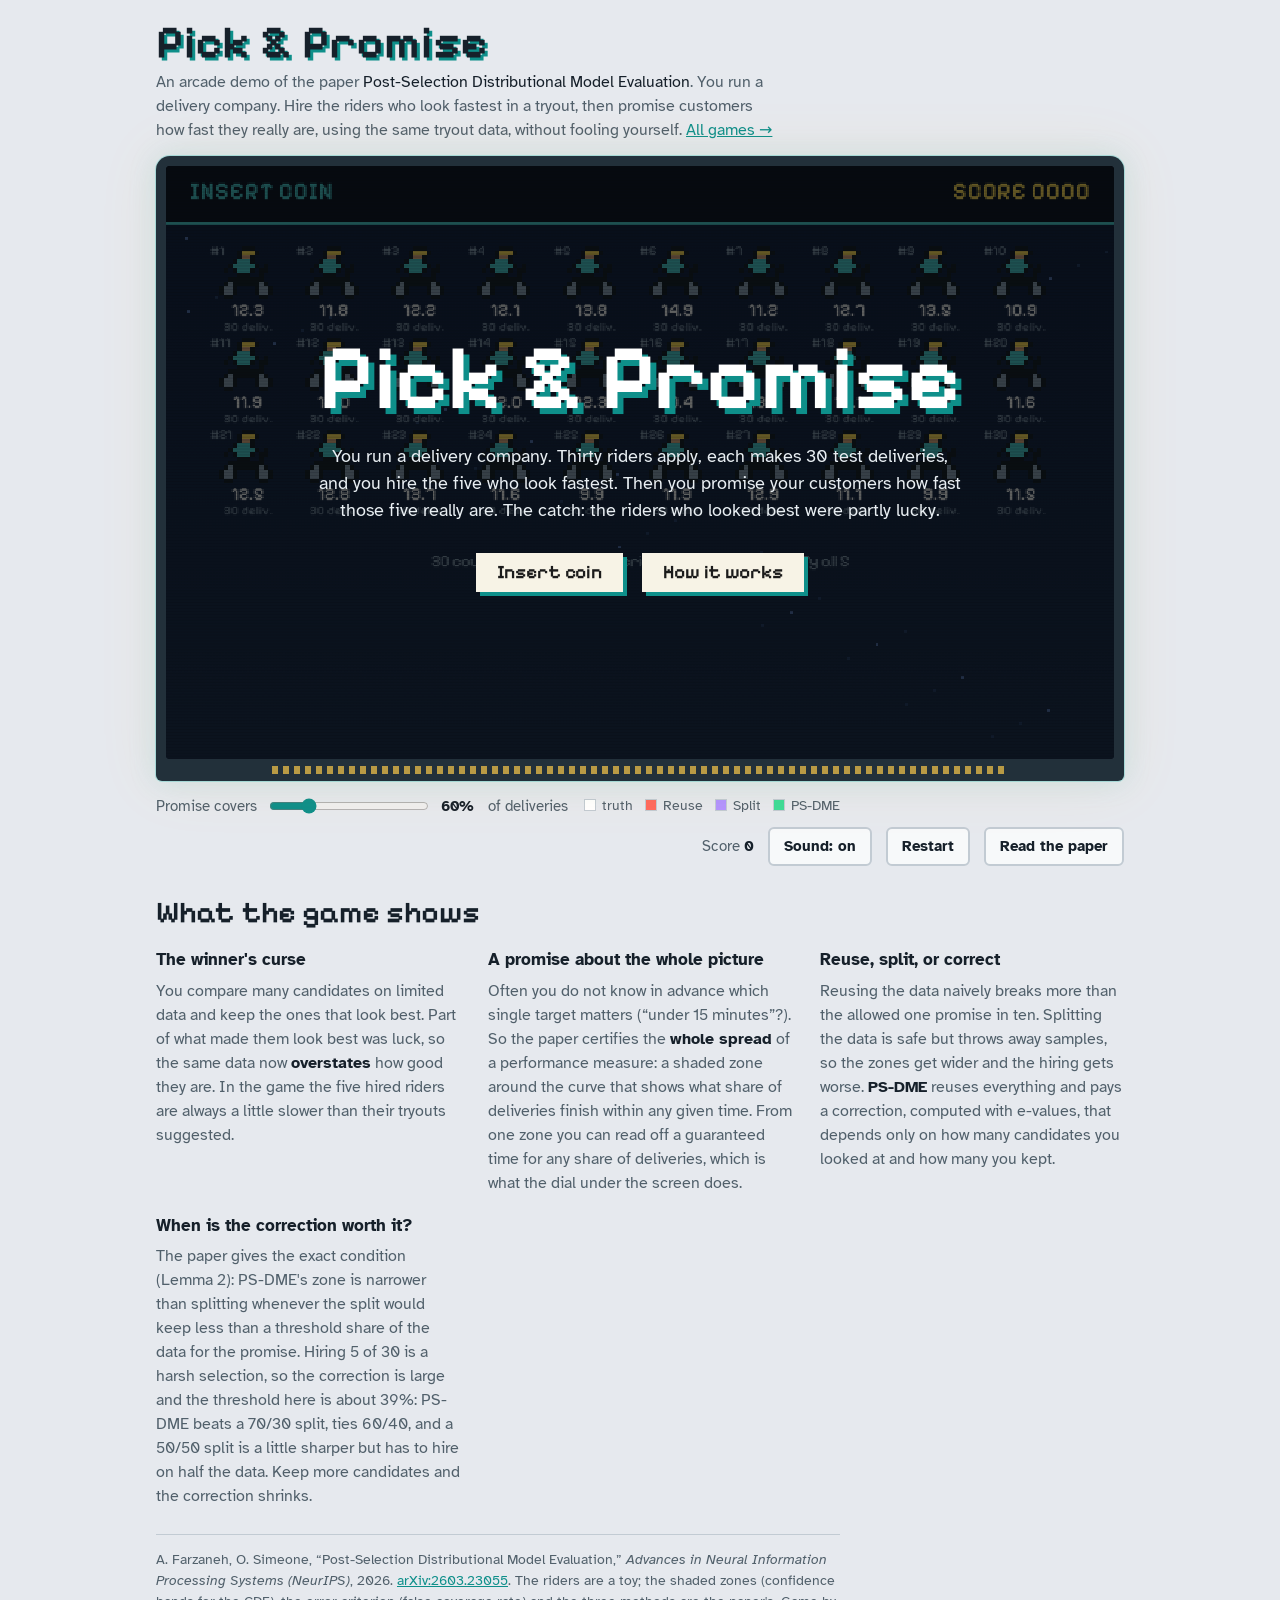
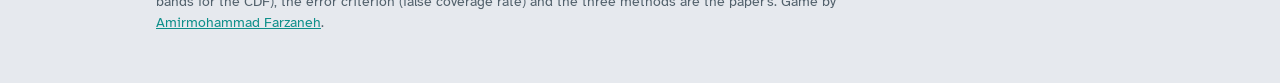
==== commit e8118316: "Pick & Promise: rewrite all player-facing text in plain language Riders instead of couriers, promise" ====
--- a/games/pick-and-promise/index.html
+++ b/games/pick-and-promise/index.html
@@ -4,7 +4,7 @@
 <meta charset="utf-8">
 <meta name="viewport" content="width=device-width, initial-scale=1, viewport-fit=cover">
 <title>Pick & Promise</title>
-<meta name="description" content="A retro arcade demo of the NeurIPS 2026 paper “Post-Selection Distributional Model Evaluation” by Amirmohammad Farzaneh and Osvaldo Simeone: pick the best couriers from tryouts, then certify their delivery times without fooling yourself.">
+<meta name="description" content="A retro arcade demo of the NeurIPS 2026 paper “Post-Selection Distributional Model Evaluation” by Amirmohammad Farzaneh and Osvaldo Simeone: hire the fastest delivery riders from a tryout, then promise customers how fast they are, without fooling yourself.">
 <link rel="preconnect" href="https://fonts.googleapis.com">
 <link rel="preconnect" href="https://fonts.gstatic.com" crossorigin>
 <link href="https://fonts.googleapis.com/css2?family=Pixelify+Sans:wght@400;600&family=Atkinson+Hyperlegible:wght@400;700&display=swap" rel="stylesheet">
@@ -124,7 +124,7 @@
 <div class="wrap">
   <header>
     <h1>Pick &amp; Promise</h1>
-    <p>An arcade demo of the paper <em>Post-Selection Distributional Model Evaluation</em>. Pick the fastest couriers from tryouts, then certify how fast they really are, using the same data, without fooling yourself. <a class="back" href="../../games.html">All games →</a></p>
+    <p>An arcade demo of the paper <em>Post-Selection Distributional Model Evaluation</em>. You run a delivery company. Hire the riders who look fastest in a tryout, then promise customers how fast they really are, using the same tryout data, without fooling yourself. <a class="back" href="../../games.html">All games →</a></p>
   </header>
 
   <div class="bezel">
@@ -142,21 +142,21 @@
 
         <div id="protoPanel" class="overlay" hidden>
           <div class="box wide" role="dialog" aria-modal="true" aria-labelledby="protoTitle">
-            <h3 id="protoTitle">Choose your protocol</h3>
-            <p class="hint">Every courier runs 30 test deliveries. You will pick 5 couriers, then issue each a certificate: a band that their whole delivery-time distribution must stay inside. One broken certificate in ten is the most you are allowed, on average.</p>
+            <h3 id="protoTitle">How will you make your promise?</h3>
+            <p class="hint">Thirty riders each make 30 test deliveries. You hire the 5 who look fastest. Then you give each of them a <b>promise card</b>: a shaded zone on a chart that says “this rider's true delivery times stay inside here”. If reality ever leaves the zone, the promise is broken. You may break at most 1 promise in 10. Three ways to write the promise:</p>
             <div class="cabs">
-              <button class="cab naive" data-p="naive"><b>REUSE</b><span>Pick on all 30 runs, certify on the same 30 runs, standard band.</span><span class="tag">The naive approach. No post-selection correction.</span></button>
-              <button class="cab split" data-p="split"><b>SPLIT</b><span>Pick on a share of the runs, seal the rest, certify on the sealed runs only.</span><span class="tag">Valid, but wasteful. Share used for picking:</span><span class="opts" id="splitOpts"><span data-s="0.5" aria-pressed="false">50%</span><span data-s="0.6" aria-pressed="false">60%</span><span data-s="0.7" aria-pressed="true">70%</span></span></button>
-              <button class="cab ps" data-p="ps"><b>PS-DME</b><span>Pick on all 30 runs, certify on all 30 runs, band widened by an e-value correction for having looked.</span><span class="tag">The paper's method. Valid for any way of picking.</span></button>
+              <button class="cab naive" data-p="naive"><b>REUSE</b><span>Hire using all 30 deliveries, then write the promise from the same 30 deliveries.</span><span class="tag">The obvious approach. Ignores that you already used the data to choose.</span></button>
+              <button class="cab split" data-p="split"><b>SPLIT</b><span>Hire using only part of the deliveries. Keep the rest sealed and write the promise from those alone.</span><span class="tag">Safe, but wastes data. Share used for hiring:</span><span class="opts" id="splitOpts"><span data-s="0.5" aria-pressed="false">50%</span><span data-s="0.6" aria-pressed="false">60%</span><span data-s="0.7" aria-pressed="true">70%</span></span></button>
+              <button class="cab ps" data-p="ps"><b>PS-DME</b><span>Hire using all 30 deliveries and write the promise from all 30, but make the zone wider to pay for having looked first.</span><span class="tag">The paper's method. Safe however you choose your riders.</span></button>
             </div>
           </div>
         </div>
 
         <div id="pickBar" class="overlay bar" hidden>
           <div class="box slim">
-            <span id="pickText">Pick 5 couriers</span>
-            <button class="ghost" id="autoPick">Pick the 5 fastest-looking</button>
-            <button id="pickDone" disabled>Certify these 5</button>
+            <span id="pickText">Hire 5 riders</span>
+            <button class="ghost" id="autoPick">Auto-hire the fastest 5</button>
+            <button id="pickDone" disabled>Write their promises</button>
           </div>
         </div>
 
@@ -173,21 +173,21 @@
             <div class="verdicts" id="verdicts"></div>
             <div id="resultScore"></div>
             <p id="resultNote" class="hint"></p>
-            <div class="row end"><button class="ghost" id="seasonsBtn">Run 500 seasons</button><button id="againBtn">New tryouts</button></div>
+            <div class="row end"><button class="ghost" id="seasonsBtn">Replay 500 times</button><button id="againBtn">Play again</button></div>
           </div>
         </div>
 
         <div id="seasonsBar" class="overlay bar" hidden>
           <div class="box slim">
             <span id="seasonsText"></span>
-            <button class="ghost" id="seasonsBack">Back</button>
-            <button id="seasonsAgain">New tryouts</button>
+            <button class="ghost" id="seasonsBack">Back to my game</button>
+            <button id="seasonsAgain">Play again</button>
           </div>
         </div>
 
         <div id="titleScreen" class="overlay title">
           <h2>Pick &amp; Promise</h2>
-          <p>Thirty couriers, thirty test runs each. Pick your five fastest, then put your name on a certificate of how fast they really are. The catch: the ones that looked best were partly lucky.</p>
+          <p>You run a delivery company. Thirty riders apply, each makes 30 test deliveries, and you hire the five who look fastest. Then you promise your customers how fast those five really are. The catch: the riders who looked best were partly lucky.</p>
           <div class="row"><button id="newGame" disabled>Insert coin</button><button id="howBtn">How it works</button></div>
         </div>
 
@@ -196,7 +196,7 @@
   </div>
 
   <div class="controls">
-    <div class="dial"><label for="relDial">Reliability</label><input id="relDial" type="range" min="50" max="95" step="5" value="60"><strong id="relOut">60%</strong><span class="legend" aria-label="Trace colours" style="margin-left:6px"><span class="t">truth</span><span class="n">Reuse</span><span class="s">Split</span><span class="p">PS-DME</span></span></div>
+    <div class="dial"><label for="relDial" title="The share of deliveries the promised time must cover">Promise covers</label><input id="relDial" type="range" min="50" max="95" step="5" value="60"><strong id="relOut">60%</strong><span style="margin-left:4px">of deliveries</span><span class="legend" aria-label="Trace colours" style="margin-left:6px"><span class="t">truth</span><span class="n">Reuse</span><span class="s">Split</span><span class="p">PS-DME</span></span></div>
     <div class="meta">
       <span>Score <strong id="scoreOut">0</strong></span>
       <button class="plain" id="soundBtn" aria-pressed="true">Sound: on</button>
@@ -209,23 +209,23 @@
     <h2>What the game shows</h2>
     <div>
       <h3>The winner's curse</h3>
-      <p>You compare many candidates on limited data and keep the ones that look best. Part of what made them look best was luck, so the same data now <b>overstates</b> how good they are. In the game the five picked couriers are always a little slower than their tryouts suggested.</p>
+      <p>You compare many candidates on limited data and keep the ones that look best. Part of what made them look best was luck, so the same data now <b>overstates</b> how good they are. In the game the five hired riders are always a little slower than their tryouts suggested.</p>
     </div>
     <div>
-      <h3>Certificates for whole distributions</h3>
-      <p>A single target (“under 15 minutes”) is often not known in advance. The paper certifies the <b>entire distribution</b> of a KPI with a confidence band around its cumulative distribution function. From one band you can read off the guaranteed time at any reliability level, which is what the dial under the screen does.</p>
+      <h3>A promise about the whole picture</h3>
+      <p>Often you do not know in advance which single target matters (“under 15 minutes”?). So the paper certifies the <b>whole spread</b> of a performance measure: a shaded zone around the curve that shows what share of deliveries finish within any given time. From one zone you can read off a guaranteed time for any share of deliveries, which is what the dial under the screen does.</p>
     </div>
     <div>
       <h3>Reuse, split, or correct</h3>
-      <p>Reusing the data naively breaks more than the allowed one certificate in ten. Splitting the data is valid but throws away samples, so bands get wider and picks get worse. <b>PS-DME</b> reuses everything and pays a correction, computed with e-values, that depends only on how many candidates you looked at and how many you kept.</p>
+      <p>Reusing the data naively breaks more than the allowed one promise in ten. Splitting the data is safe but throws away samples, so the zones get wider and the hiring gets worse. <b>PS-DME</b> reuses everything and pays a correction, computed with e-values, that depends only on how many candidates you looked at and how many you kept.</p>
     </div>
     <div>
       <h3>When is the correction worth it?</h3>
-      <p>The paper gives the exact condition (Lemma 2): PS-DME's band is narrower than splitting whenever the split would reserve less than a threshold share of the data for certification. Picking 5 of 30 is a harsh selection, so the correction is large and the threshold here is about 39%: PS-DME beats a 70/30 split, ties 60/40, and a 50/50 split is a little sharper but has to pick on half the data. Keep more candidates and the correction shrinks.</p>
+      <p>The paper gives the exact condition (Lemma 2): PS-DME's zone is narrower than splitting whenever the split would keep less than a threshold share of the data for the promise. Hiring 5 of 30 is a harsh selection, so the correction is large and the threshold here is about 39%: PS-DME beats a 70/30 split, ties 60/40, and a 50/50 split is a little sharper but has to hire on half the data. Keep more candidates and the correction shrinks.</p>
     </div>
   </section>
 
-  <p class="cite">A. Farzaneh, O. Simeone, “Post-Selection Distributional Model Evaluation,” <em>Advances in Neural Information Processing Systems (NeurIPS)</em>, 2026. <a href="https://arxiv.org/abs/2603.23055" target="_blank" rel="noopener">arXiv:2603.23055</a>. The couriers are a toy; the bands, the error criterion (false coverage rate) and the three protocols are the paper's. Game by <a href="https://afarzaneh.com">Amirmohammad Farzaneh</a>.</p>
+  <p class="cite">A. Farzaneh, O. Simeone, “Post-Selection Distributional Model Evaluation,” <em>Advances in Neural Information Processing Systems (NeurIPS)</em>, 2026. <a href="https://arxiv.org/abs/2603.23055" target="_blank" rel="noopener">arXiv:2603.23055</a>. The riders are a toy; the shaded zones (confidence bands for the CDF), the error criterion (false coverage rate) and the three methods are the paper's. Game by <a href="https://afarzaneh.com">Amirmohammad Farzaneh</a>.</p>
 </div>
 
 <script>
@@ -318,7 +318,7 @@
     text("#" + c.id, x + 2, y + 1, 9, PAL.s);
     if (shown > 0) { const arr = c.runs.slice(0, shown); const m = mean(arr); text(f1(m), x + GRID.cw / 2 - 2, y + 40, 12, S.mode === "pick" || S.mode === "curse" ? PAL.y : PAL.w, "center", 600); }
     if (S.mode === "tryouts") { px(x + 6, y + 54, 44, 3, "#223"); px(x + 6, y + 54, 44 * shown / vis, 3, PAL.c); }
-    else if (shown > 0) text(`${shown} runs`, x + GRID.cw / 2 - 2, y + 53, 8, PAL.s, "center");
+    else if (shown > 0) text(`${shown} deliv.`, x + GRID.cw / 2 - 2, y + 53, 8, PAL.s, "center");
     if (G.proto === "split" && S.mode !== "tryouts") { px(x + 44, y + 2, 10, 8, PAL.o); text("S", x + 49, y + 1, 8, PAL.k, "center", 600); }
   }
   if (S.mode === "curse") drawCurse();
@@ -326,7 +326,7 @@
 function drawCurse() {
   // Observed average vs true average for the picked five, as paired bars under the grid.
   const x0 = 60, y0 = 262, w = 520; px(x0 - 20, y0 - 20, w + 40, 150, "#06101a");
-  text("THE PICKED FIVE: tryout average vs true average (minutes)", x0, y0 - 16, 11, PAL.y, "left", 600);
+  text("YOUR FIVE RIDERS: average time in the tryout (yellow) vs their true average (white), in minutes", x0, y0 - 16, 11, PAL.y, "left", 600);
   const scale = 520 / 20;
   const p = S.prog === undefined ? 1 : S.prog;
   G.picked.forEach((k, i) => {
@@ -341,7 +341,7 @@
 const BIG = { x: 36, y: 56, w: 360, h: 290 }, SMALL = { x: 420, y: 56, w: 196, h: 54, gap: 6 };
 function panelFor(i) { if (i === S.focus) return BIG; const j = G.picked.map((_, q) => q).filter(q => q !== S.focus).indexOf(i); return { x: SMALL.x, y: SMALL.y + j * (SMALL.h + SMALL.gap), w: SMALL.w, h: SMALL.h }; }
 function drawCertScene() {
-  text(`${PROTO[G.proto].name} certificates · band ±${PS && G.certs[0] ? G.certs[0].eps.toFixed(2) : ""} · reliability ${pct(G.rel)}`, 36, 42, 11, PAL.s);
+  text(`${PROTO[G.proto].name} promises · zone half-width ±${PS && G.certs[0] ? G.certs[0].eps.toFixed(2) : ""} · promise covers ${pct(G.rel)} of deliveries`, 36, 42, 11, PAL.s);
   G.picked.forEach((k, i) => drawCDFPanel(G.couriers[k], G.certs[i], panelFor(i), i === S.focus, i));
   text("click a small panel to focus it", SMALL.x, SMALL.y + 5 * (SMALL.h + SMALL.gap) - 2, 9, PAL.s);
 }
@@ -361,8 +361,8 @@
   // reliability line and guaranteed time
   const g = cert.guaranteed(G.rel);
   ctx.setLineDash([3, 3]); ctx.strokeStyle = PAL.y; ctx.beginPath(); ctx.moveTo(ax.x, Y(G.rel)); ctx.lineTo(ax.x + ax.w, Y(G.rel)); ctx.stroke(); ctx.setLineDash([]);
-  if (g < Infinity) { px(X(g) - 1, Y(G.rel), 2, ax.y + ax.h - Y(G.rel), PAL.y); if (big) text(`guaranteed ≤ ${f1(g)} min at ${pct(G.rel)}`, clamp(X(g) + 4, ax.x, ax.x + ax.w - 150), Y(G.rel) + 4, 11, PAL.y, "left", 600); }
-  else if (big) text(`cannot certify ${pct(G.rel)} with ${cert.n} runs`, ax.x + 6, Y(G.rel) + 4, 11, PAL.y, "left", 600);
+  if (g < Infinity) { px(X(g) - 1, Y(G.rel), 2, ax.y + ax.h - Y(G.rel), PAL.y); if (big) text(`promise: ${pct(G.rel)} within ${f1(g)} min`, clamp(X(g) + 4, ax.x, ax.x + ax.w - 150), Y(G.rel) + 4, 11, PAL.y, "left", 600); }
+  else if (big) text(`too little data to promise ${pct(G.rel)}`, ax.x + 6, Y(G.rel) + 4, 11, PAL.y, "left", 600);
   // truth
   if (S.reveal !== undefined) {
     const p = S.reveal, bad = S.badAt ? S.badAt[i] : null; let crossed = false;
@@ -377,7 +377,7 @@
   if (big) {
     text("CDF", ax.x - 26, ax.y - 14, 9, PAL.s); text("1", ax.x - 10, ax.y - 4, 9, PAL.s); text("0", ax.x - 10, ax.y + ax.h - 10, 9, PAL.s); text(pct(G.rel), ax.x - 26, Y(G.rel) - 5, 9, PAL.y);
     for (let x = 5; x <= 40; x += 5) text(x + "", X(x), ax.y + ax.h + 4, 9, PAL.s, "center"); text("delivery time (min)", ax.x + ax.w, ax.y + ax.h + 12, 9, PAL.s, "right");
-    text(`Courier #${c.id}`, ax.x + 4, ax.y + 2, 12, PAL.w, "left", 600);
+    text(`Rider #${c.id}`, ax.x + 4, ax.y + 2, 12, PAL.w, "left", 600);
   } else text(`#${c.id}`, P.x + 4, P.y + 2, 9, PAL.w, "left", 600);
 }
 
@@ -386,23 +386,23 @@
   const R = G.seasons; if (!R) return;
   const rows = [["naive", "REUSE", PAL.r], ["s50", "SPLIT 50/50", PAL.p], ["s60", "SPLIT 60/40", PAL.p], ["s70", "SPLIT 70/30", PAL.p], ["ps", "PS-DME", PAL.g]];
   px(24, 48, 592, 254, "#06101a");
-  text(`500 SEASONS · ${K} couriers · ${N} runs · pick ${M} · budget: 1 broken certificate in 10`, 36, 54, 11, PAL.y, "left", 600);
+  text(`THE WHOLE GAME REPLAYED 500 TIMES · ${K} riders · ${N} test deliveries · hire ${M} · allowed: 1 broken promise in 10`, 36, 52, 11, PAL.y, "left", 600);
   // left: broken-certificate rate
-  const L = { x: 40, y: 92, w: 250 }, Rr = { x: 350, y: 92, w: 250 };
-  text("BROKEN CERTIFICATES (false coverage rate)", L.x, L.y - 16, 10, PAL.s); text("BAND WIDTH ±ε (smaller is sharper)", Rr.x, Rr.y - 16, 10, PAL.s);
+  const L = { x: 40, y: 122, w: 250 }, Rr = { x: 350, y: 122, w: 250 };
+  text("BROKEN PROMISES (share of hired riders)", L.x, L.y - 14, 10, PAL.s); text("ZONE HALF-WIDTH (smaller = more precise promise)", Rr.x, Rr.y - 14, 10, PAL.s);
   const maxF = 0.25, maxE = 0.5;
   rows.forEach(([key, name, col], i) => {
-    const y = L.y + i * 34; const v = R[key].fcr, e = R[key].eps;
+    const y = L.y + i * 31; const v = R[key].fcr, e = R[key].eps;
     text(name, L.x, y, 11, col, "left", 600);
     px(L.x, y + 14, L.w, 10, "#122"); px(L.x, y + 14, Math.min(L.w, v / maxF * L.w), 10, v > DELTA ? PAL.r : col); text(pct(v), L.x + Math.min(L.w, v / maxF * L.w) + 4, y + 12, 10, v > DELTA ? PAL.r : PAL.w);
     text(name, Rr.x, y, 11, col, "left", 600);
     px(Rr.x, y + 14, Rr.w, 10, "#122"); px(Rr.x, y + 14, Math.min(Rr.w, e / maxE * Rr.w), 10, col); text("±" + e.toFixed(3), Rr.x + Math.min(Rr.w, e / maxE * Rr.w) + 4, y + 12, 10, PAL.w);
   });
-  const bx = L.x + DELTA / maxF * L.w; px(bx, L.y + 8, 2, 5 * 34 - 8, PAL.y); text("10% budget", bx + 4, L.y + 5 * 34 - 6, 9, PAL.y);
+  const bx = L.x + DELTA / maxF * L.w; px(bx, L.y + 8, 2, 5 * 31 - 8, PAL.y); text("10% allowed", bx + 4, L.y + 5 * 31 - 6, 9, PAL.y);
   const g = (key) => R[key].g; const rel = pct(G.rel);
-  text(`Best guaranteed time at ${rel}: REUSE ${g("naive")} · SPLIT 50/50 ${g("s50")} · 60/40 ${g("s60")} · 70/30 ${g("s70")} · PS-DME ${g("ps")}`, 36, 258, 9, PAL.s);
-  text(`Lemma 2: PS-DME is narrower than any split that keeps under ${pct(SPLIT_THRESHOLD)} of the runs for certification, and it picks on all 30.`, 36, 272, 10, PAL.w);
-  text(`Reuse is the sharpest band and the only one over budget. Splitting and PS-DME are both valid; PS-DME has the most slack.`, 36, 286, 10, PAL.w);
+  text(`Best promised time covering ${rel} of deliveries: REUSE ${g("naive")} · SPLIT 50/50 ${g("s50")} · 60/40 ${g("s60")} · 70/30 ${g("s70")} · PS-DME ${g("ps")}`, 36, 92, 9, PAL.s);
+  text(`PS-DME gives a tighter zone than any split that keeps under ${pct(SPLIT_THRESHOLD)} of the deliveries for the promise, and it hires using all 30.`, 36, 66, 10, PAL.w);
+  text(`Reuse gives the tightest zone but breaks too many promises. Split and PS-DME both keep their word.`, 36, 79, 10, PAL.w);
 }
 
 /* ===================== Frame ===================== */
@@ -416,7 +416,7 @@
   if (S.mode === "tryouts" || S.mode === "pick" || S.mode === "curse" || S.mode === "idle") drawGridScene();
   else if (S.mode === "cert") drawCertScene();
   else if (S.mode === "seasons") drawSeasons();
-  if (S.mode === "pick") { px(0, 248, W, 2, "#163045"); text(`${G.picked.length} / ${M} picked`, W / 2, 256, 12, PAL.y, "center", 600); if (G.proto === "split") text(`SPLIT: you see ${Math.round(N * G.splitShare)} of 30 runs. The other ${N - Math.round(N * G.splitShare)} are sealed (S) for the certificate.`, W / 2, 272, 10, PAL.o, "center"); else text("Average tryout time in minutes. Lower looks better.", W / 2, 272, 10, PAL.s, "center"); }
+  if (S.mode === "pick") { px(0, 248, W, 2, "#163045"); text(`${G.picked.length} / ${M} hired · click a rider to hire or unhire`, W / 2, 256, 12, PAL.y, "center", 600); if (G.proto === "split") text(`SPLIT: you only see ${Math.round(N * G.splitShare)} of each rider's 30 deliveries. The other ${N - Math.round(N * G.splitShare)} are sealed (S) and saved for the promise.`, W / 2, 272, 10, PAL.o, "center"); else text("Number shown = average delivery time in the tryout, in minutes. Lower looks better.", W / 2, 272, 10, PAL.s, "center"); }
   if (S.mode === "idle" && S.idleNote) text(S.idleNote, W / 2, 262, 11, PAL.s, "center");
 }
 function loop() { drawFrame(); requestAnimationFrame(loop); }
@@ -445,7 +445,7 @@
   skipRequested = true;
 });
 function slotAt(p) { for (let slot = 0; slot < K; slot++) { const c = cellOf(slot); if (p.x >= c.x - 2 && p.x <= c.x + GRID.cw - 4 && p.y >= c.y - 2 && p.y <= c.y + GRID.ch - 4) return G.order[slot]; } return null; }
-function togglePick(k) { const i = G.picked.indexOf(k); if (i >= 0) G.picked.splice(i, 1); else if (G.picked.length < M) G.picked.push(k); else return; sfx.pick(); $("pickDone").disabled = G.picked.length !== M; $("pickText").textContent = G.picked.length === M ? "Five picked. Ready to certify." : `Pick ${M - G.picked.length} more courier${M - G.picked.length === 1 ? "" : "s"}`; }
+function togglePick(k) { const i = G.picked.indexOf(k); if (i >= 0) G.picked.splice(i, 1); else if (G.picked.length < M) G.picked.push(k); else return; sfx.pick(); $("pickDone").disabled = G.picked.length !== M; $("pickText").textContent = G.picked.length === M ? "Five hired." : `Hire ${M - G.picked.length} more rider${M - G.picked.length === 1 ? "" : "s"}`; }
 $("layer").classList.toggle("pick", false);
 
 $("relDial").oninput = () => { G.rel = Number($("relDial").value) / 100; $("relOut").textContent = pct(G.rel); if (G.seasons) G.seasons = summarizeSeasons(G.seasons.raw); };
@@ -453,43 +453,43 @@
 /* ===================== Game flow ===================== */
 async function startGame() {
   G.score = 0; updateScore(); hideAll(); S.mode = "idle"; S.idleNote = ""; S.hud = "THE DEPOT";
-  await dialog("You run a delivery depot. Thirty couriers want the job and you can keep five.<br><br>Each courier does <b>30 test deliveries</b>. You pick the five that look fastest. Then you issue each one a <b>certificate</b>: a band that their true delivery-time distribution must stay inside, so customers can read off a guaranteed time at any reliability level they like.<br><br>You may break at most <b>one certificate in ten</b> on average. Every broken certificate costs you.");
+  await dialog("You run a delivery company. <b>Thirty riders</b> want the job and you can hire <b>five</b>.<br><br>Each rider makes <b>30 test deliveries</b> and you see how long each one took. You hire the five who look fastest.<br><br>Then you make customers a <b>promise</b> about each hired rider: a chart with a shaded zone that their true delivery times must stay inside. Customers read it like this: “6 out of 10 deliveries arrive within 17 minutes”. If reality ever leaves the zone, the promise is broken.<br><br>You may break at most <b>1 promise in 10</b>. Every broken promise costs you points.");
   await newRound();
 }
 async function newRound() {
   hideAll(); S.mode = "idle"; S.reveal = undefined; S.badAt = null; G.picked = []; G.certs = []; G.seasons = null;
   const r = newRng(); G.couriers = makeCouriers(r); for (const c of G.couriers) for (let i = 0; i < N; i++) c.runs.push(sampleRun(c, r));
   G.order = G.couriers.map((_, i) => i);
-  S.hud = "CHOOSE A PROTOCOL";
+  S.hud = "HOW WILL YOU MAKE YOUR PROMISE?";
   G.proto = await askProto();
   // tryouts
-  S.mode = "tryouts"; S.prog = 0; S.hud = "TRYOUTS: 30 test deliveries each"; skipRequested = false;
+  S.mode = "tryouts"; S.prog = 0; S.hud = "TRYOUT: every rider makes 30 test deliveries"; skipRequested = false;
   let ticks = 0; await animate(3200, p => { S.prog = p; if (Math.floor(p * 40) > ticks) { ticks++; sfx.tick(); } });
   // sort by what the player is allowed to see
   const vis = G.proto === "split" ? Math.round(N * G.splitShare) : N;
   G.order = topM(G.couriers.map(c => mean(c.runs.slice(0, vis))), K);
-  S.mode = "pick"; $("layer").classList.add("pick"); S.hud = "PICK FIVE COURIERS"; $("pickDone").disabled = true; $("pickText").textContent = `Pick ${M} couriers`;
+  S.mode = "pick"; $("layer").classList.add("pick"); S.hud = "HIRE FIVE RIDERS"; $("pickDone").disabled = true; $("pickText").textContent = `Hire ${M} riders`;
   show("pickBar");
-  await new Promise(res => { $("autoPick").onclick = () => { sfx.click(); G.picked = G.order.slice(0, M); $("pickDone").disabled = false; $("pickText").textContent = "Five picked. Ready to certify."; }; $("pickDone").onclick = () => { sfx.click(); res(); }; });
+  await new Promise(res => { $("autoPick").onclick = () => { sfx.click(); G.picked = G.order.slice(0, M); $("pickDone").disabled = false; $("pickText").textContent = "Five hired."; }; $("pickDone").onclick = () => { sfx.click(); res(); }; });
   $("layer").classList.remove("pick"); hideAll();
   // the curse
-  S.mode = "curse"; S.prog = 0; S.hud = "THE WINNER'S CURSE"; skipRequested = false;
+  S.mode = "curse"; S.prog = 0; S.hud = "THE WINNER'S CURSE: they looked faster than they are"; skipRequested = false;
   await animate(1400, p => { S.prog = p; });
   const obsAvg = mean(G.picked.map(k => mean(G.proto === "split" ? G.couriers[k].runs.slice(0, vis) : G.couriers[k].runs))), truAvg = mean(G.picked.map(k => Math.exp(Math.log(G.couriers[k].med) + SIG * SIG / 2)));
-  await dialog(`Your five looked like <b>${f1(obsAvg)} min</b> on average in the tryouts. Their true average is <b>${f1(truAvg)} min</b>.<br><br>Nothing is wrong with the couriers. You picked the five best tryouts out of thirty, and the best tryouts are partly luck. The same data that made them look good now <b>overstates</b> them. That is the winner's curse, and it is why certifying on reused data is dangerous.`, "top");
+  await dialog(`In the tryout your five riders averaged <b>${f1(obsAvg)} min</b>. Their true average is <b>${f1(truAvg)} min</b>.<br><br>Nothing is wrong with the riders. You hired the five best tryouts out of thirty, and the best tryouts are always partly luck. So the same tryout data now makes them look <b>better than they are</b>. This is called the winner's curse, and it is why writing a promise from reused data is risky.`, "top");
   // certificates
-  S.mode = "cert"; S.focus = 0; S.hud = `${PROTO[G.proto].name}: issuing certificates`;
+  S.mode = "cert"; S.focus = 0; S.hud = `${PROTO[G.proto].name}: writing the promises`;
   if (G.proto === "split") { const nSel = vis; G.certs = G.picked.map(k => certificate(G.couriers[k].runs.slice(nSel), dkwEps(N - nSel, DELTA))); }
   else G.certs = G.picked.map(k => certificate(G.couriers[k].runs, G.proto === "ps" ? PS.eps : dkwEps(N, DELTA)));
   sfx.stamp();
   const e = G.certs[0].eps;
-  const why = G.proto === "naive" ? `Standard band from 30 runs: ±${e.toFixed(2)}. No allowance for having picked these five out of thirty.` : G.proto === "split" ? `Band from the ${N - vis} sealed runs only: ±${e.toFixed(2)}. Valid, because the sealed runs never saw the picking.` : `Band from all 30 runs, widened by the e-value correction: ±${e.toFixed(2)} instead of ±${dkwEps(N, DELTA).toFixed(2)}. The correction depends only on 30 candidates, 5 kept, and the 10% budget.`;
-  $("certText").innerHTML = why + " Move the reliability dial below the screen.";
+  const why = G.proto === "naive" ? `The shaded zone comes from the same 30 deliveries you used to hire. It makes no allowance for having picked these five out of thirty.` : G.proto === "split" ? `The shaded zone comes from the ${N - vis} sealed deliveries only. Safe, because those deliveries played no part in the hiring, but there are few of them, so the zone is wide.` : `The shaded zone comes from all 30 deliveries, made wider by the paper's correction (±${e.toFixed(2)} instead of ±${dkwEps(N, DELTA).toFixed(2)}) to pay for having looked at the data first. The correction depends only on 30 candidates, 5 hired, and the 1-in-10 allowance.`;
+  $("certText").innerHTML = why + " The green line is the tryout data; the yellow marker is the promised time. Move the dial under the screen to change how many deliveries the promise must cover.";
   show("certBar");
   await new Promise(res => { $("revealBtn").onclick = () => { sfx.click(); res(); }; });
   hideAll();
   // truth
-  S.hud = "THE TRUTH: 10,000 real deliveries per courier"; S.badAt = G.picked.map((k, i) => checkCoverage(G.certs[i], G.couriers[k])); S.reveal = 0; skipRequested = false;
+  S.hud = "THE TRUTH: what 10,000 real deliveries look like"; S.badAt = G.picked.map((k, i) => checkCoverage(G.certs[i], G.couriers[k])); S.reveal = 0; skipRequested = false;
   let cracked = false; await animate(3000, p => { S.reveal = p; if (!cracked && S.badAt.some(b => b !== null && b <= XMIN + (XMAX - XMIN) * p)) { cracked = true; sfx.crack(); } });
   S.reveal = 1;
   const broken = S.badAt.filter(b => b !== null).length, kept = M - broken;
@@ -497,10 +497,10 @@
   const tight = Math.round(Math.max(0, 0.5 - e) * 200);
   const delta = kept * 100 - broken * 250 + (broken ? 0 : tight);
   G.score += delta; updateScore(); (broken ? sfx.bad : sfx.good)();
-  $("resultTitle").innerHTML = `${PROTO[G.proto].name}: ${kept} kept, ${broken} broken <small>${PROTO[G.proto].long}</small>`;
-  $("verdicts").innerHTML = G.picked.map((k, i) => { const b = S.badAt[i]; const g = G.certs[i].guaranteed(G.rel); return `<div class="vd ${b === null ? "ok" : "miss"}"><b>#${G.couriers[k].id}</b>${b === null ? "kept" : "broken at " + f1(b) + " min"}<br><span class="hint">${g < Infinity ? "≤ " + f1(g) + " min at " + pct(G.rel) : "no " + pct(G.rel) + " guarantee"}</span></div>`; }).join("");
-  $("resultScore").innerHTML = `<div class="score ${broken ? "bad" : ""}">${delta >= 0 ? "+" : ""}${delta}</div><div class="hint">${kept} × 100 kept${broken ? ` − ${broken} × 250 broken` : ` + ${tight} sharpness bonus (band ±${e.toFixed(2)})`}${bestG < Infinity ? ` · best guaranteed time at ${pct(G.rel)}: ${f1(bestG)} min` : ` · no certificate can promise ${pct(G.rel)} with this little data`}</div>`;
-  $("resultNote").innerHTML = G.proto === "naive" ? "One season tells you little: a reused band is the sharpest of the three and often holds. The question is how often it breaks over many seasons. Run 500 seasons to see the rate." : G.proto === "split" ? `Splitting keeps the budget, but you picked on ${vis} runs and certified on ${N - vis}, so both the picks and the bands are weaker than they could be. Run 500 seasons to compare.` : "PS-DME picked on all the data and certified on all the data. The band is wider than naive reuse, and in return it keeps the budget no matter how you picked. Run 500 seasons to compare.";
+  $("resultTitle").innerHTML = `${PROTO[G.proto].name}: ${kept} promise${kept === 1 ? "" : "s"} kept, ${broken} broken <small>${PROTO[G.proto].long}</small>`;
+  $("verdicts").innerHTML = G.picked.map((k, i) => { const b = S.badAt[i]; const g = G.certs[i].guaranteed(G.rel); return `<div class="vd ${b === null ? "ok" : "miss"}"><b>#${G.couriers[k].id}</b>${b === null ? "kept" : "broken at " + f1(b) + " min"}<br><span class="hint">${g < Infinity ? pct(G.rel) + " within " + f1(g) + " min" : "cannot promise " + pct(G.rel)}</span></div>`; }).join("");
+  $("resultScore").innerHTML = `<div class="score ${broken ? "bad" : ""}">${delta >= 0 ? "+" : ""}${delta}</div><div class="hint">${kept} × 100 kept${broken ? ` − ${broken} × 250 broken` : ` + ${tight} bonus for a precise promise (zone ±${e.toFixed(2)})`}${bestG < Infinity ? ` · best promise: ${pct(G.rel)} of deliveries within ${f1(bestG)} min` : ` · with this little data nobody can promise ${pct(G.rel)} of deliveries`}</div>`;
+  $("resultNote").innerHTML = G.proto === "naive" ? "One game tells you little: a reused zone is the most precise of the three and often holds. The question is how often it breaks if you play again and again. Replay the whole game 500 times to see the rate." : G.proto === "split" ? `Splitting keeps your word, but you hired on ${vis} deliveries and promised on ${N - vis}, so both the hiring and the promise are weaker than they could be. Replay 500 times to compare.` : "PS-DME hired on all the data and promised on all the data. The zone is wider than with naive reuse, and in return the promise holds however you chose your riders. Replay 500 times to compare.";
   show("resultPanel");
   $("seasonsBtn").onclick = () => { sfx.click(); runSeasons(); };
   $("againBtn").onclick = () => { sfx.click(); newRound(); };
@@ -518,14 +518,14 @@
   return out;
 }
 async function runSeasons() {
-  hideAll(); S.mode = "seasons"; S.hud = "500 SEASONS, EVERY PROTOCOL";
+  hideAll(); S.mode = "seasons"; S.hud = "THE GAME REPLAYED 500 TIMES, EACH WAY";
   $("seasonsText").textContent = "Simulating…"; show("seasonsBar");
   await new Promise(requestAnimationFrame);
   const r = newRng(), raw = { naive: [], s50: [], s60: [], s70: [], ps: [] };
   for (let i = 0; i < 500; i++) { raw.naive.push(season("naive", 0, r)); raw.s50.push(season("split", 0.5, r)); raw.s60.push(season("split", 0.6, r)); raw.s70.push(season("split", 0.7, r)); raw.ps.push(season("ps", 0, r)); }
   G.seasons = summarizeSeasons(raw);
   const over = G.seasons.naive.fcr > DELTA;
-  $("seasonsText").innerHTML = `Reuse broke ${pct(G.seasons.naive.fcr)} of certificates${over ? " (over budget)" : ""}; PS-DME broke ${pct(G.seasons.ps.fcr)}. The reliability dial still works here.`;
+  $("seasonsText").innerHTML = `New riders and new tryouts each time, hiring the 5 fastest-looking. Reuse broke ${pct(G.seasons.naive.fcr)} of its promises${over ? ", more than the 10% allowed" : ""}; PS-DME broke ${pct(G.seasons.ps.fcr)}. The dial under the screen still works here.`;
   $("seasonsBack").onclick = () => { sfx.click(); S.mode = "cert"; show("resultPanel"); };
   $("seasonsAgain").onclick = () => { sfx.click(); newRound(); };
   (over ? sfx.crack : sfx.good)();
@@ -534,7 +534,7 @@
 /* ===================== Wiring ===================== */
 $("newGame").onclick = () => { sfx.click(); startGame(); };
 $("restartBtn").onclick = () => { sfx.click(); skipRequested = true; setTimeout(() => { G.score = 0; updateScore(); S.mode = "idle"; S.hud = "INSERT COIN"; S.reveal = undefined; G.picked = []; show("titleScreen"); }, 50); };
-$("howBtn").onclick = async () => { sfx.click(); $("titleScreen").hidden = true; await dialog("<b>How to play</b><br><br>1. Choose a protocol: naive reuse, data splitting, or the paper's PS-DME.<br>2. Watch the tryouts and pick five couriers (or let the game pick the five fastest-looking).<br>3. See the winner's curse, then read the certificates. The dial under the screen changes the reliability level you want to guarantee.<br>4. Reveal the truth: 10,000 real deliveries per courier. A certificate is broken if the true curve leaves the band anywhere.<br>5. Run 500 seasons to see how often each protocol breaks its certificates.<br><br>Click the picture to skip an animation."); show("titleScreen"); };
+$("howBtn").onclick = async () => { sfx.click(); $("titleScreen").hidden = true; await dialog("<b>How to play</b><br><br>You run a delivery company and must hire 5 of 30 riders, then promise customers how fast they are.<br><br>1. Choose how you will make the promise: reuse the tryout data, split it, or use the paper's method (PS-DME).<br>2. Watch the tryout and hire five riders by clicking them, or let the game hire the five fastest-looking.<br>3. See how much luck was in your choice, then read the promises. The dial under the screen sets how many deliveries the promise must cover.<br>4. Reveal the truth: 10,000 real deliveries per rider. A promise is broken if the true curve leaves the shaded zone anywhere.<br>5. Replay the whole game 500 times to see how often each method breaks its promises.<br><br>Click the picture to skip an animation."); show("titleScreen"); };
 $("soundBtn").onclick = () => { G.sound = !G.sound; $("soundBtn").textContent = `Sound: ${G.sound ? "on" : "off"}`; $("soundBtn").setAttribute("aria-pressed", String(G.sound)); try { localStorage.setItem("pap-sound", G.sound ? "on" : "off"); } catch (e) { } sfx.click(); };
 $("soundBtn").textContent = `Sound: ${G.sound ? "on" : "off"}`; $("soundBtn").setAttribute("aria-pressed", String(G.sound));
 
